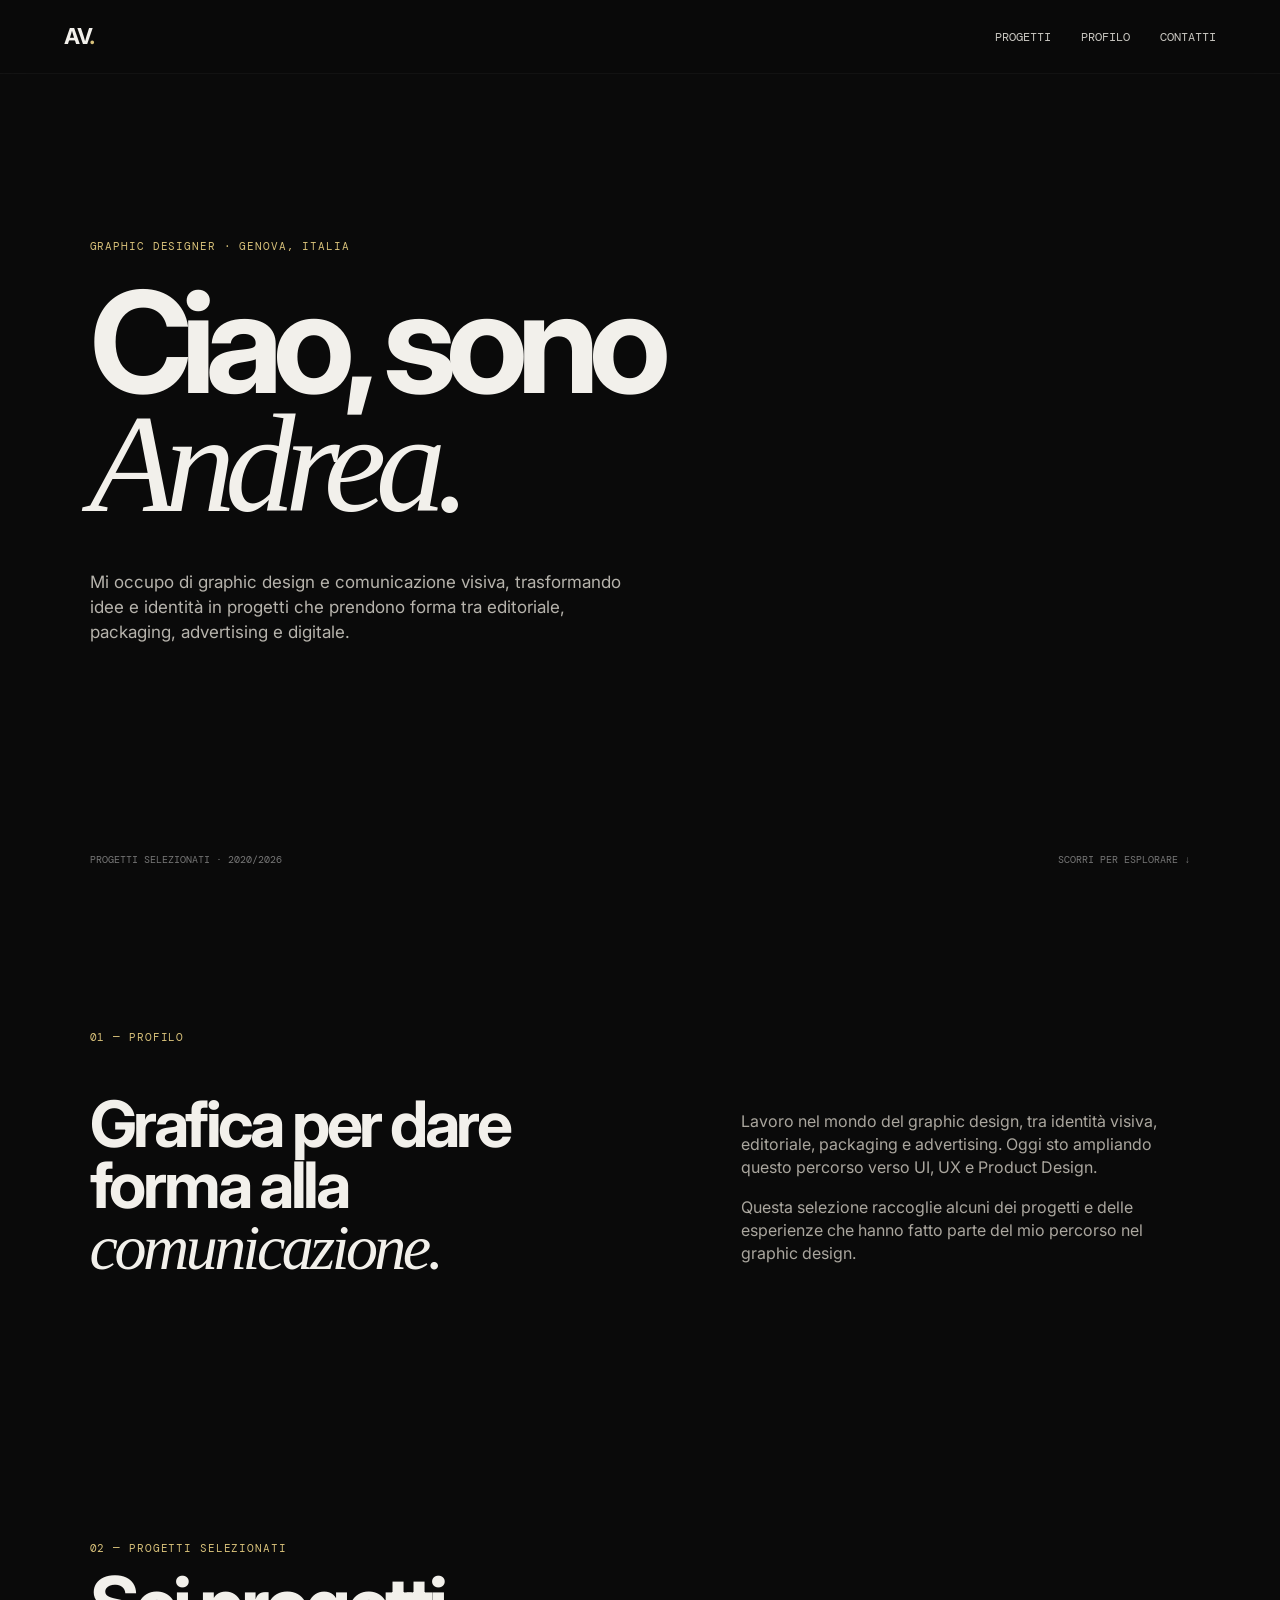
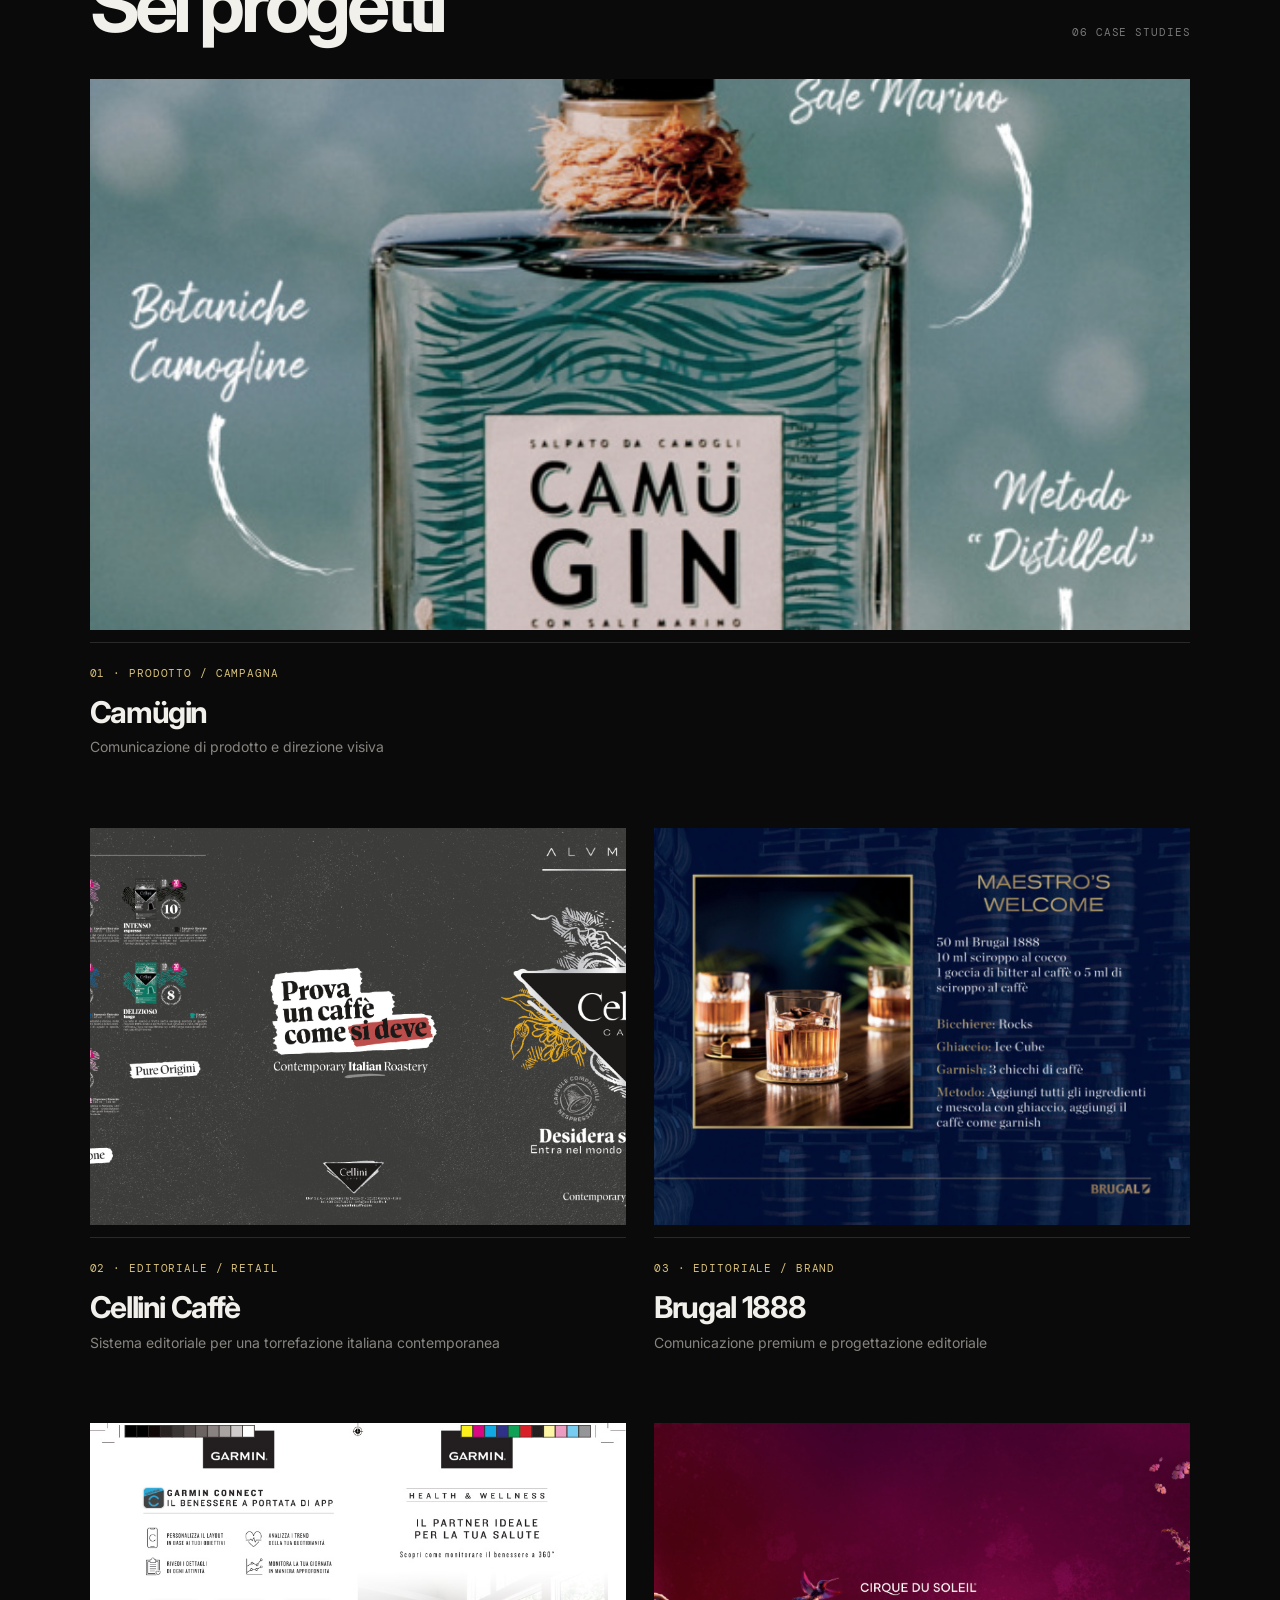
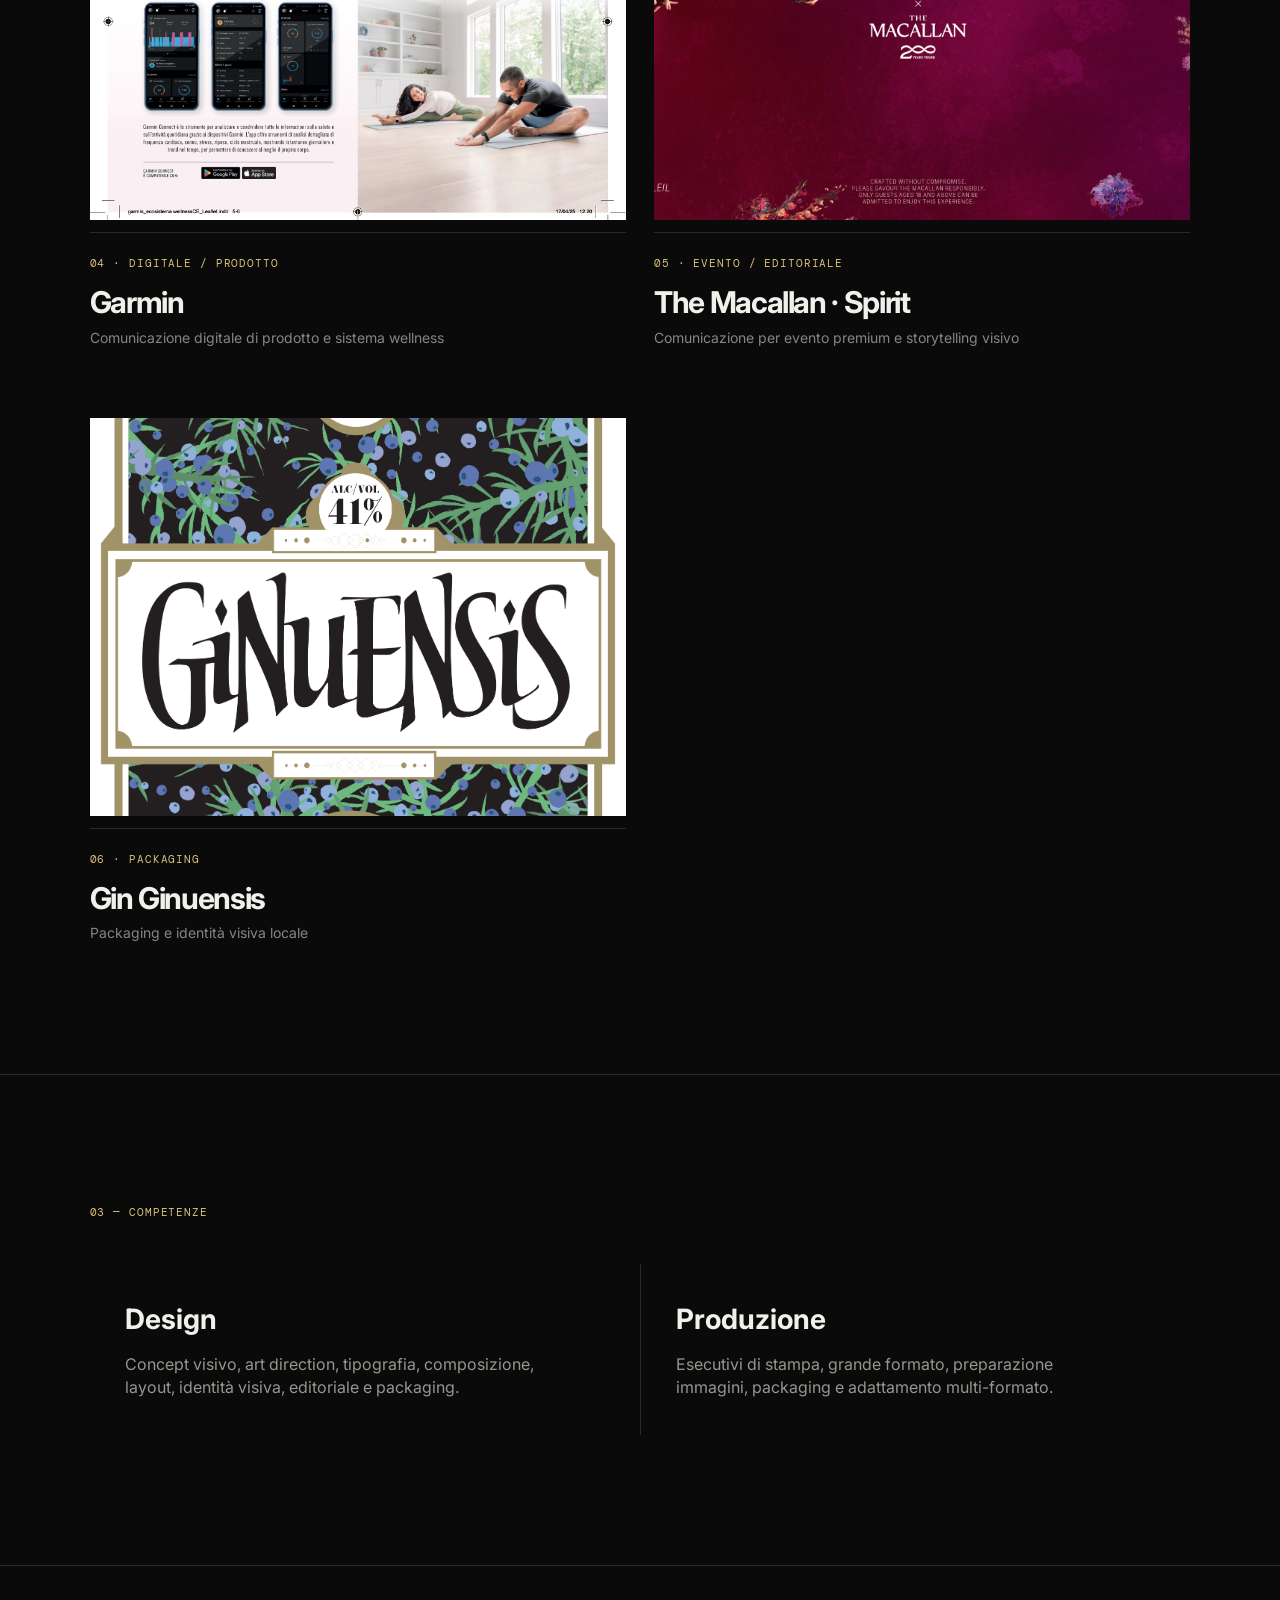
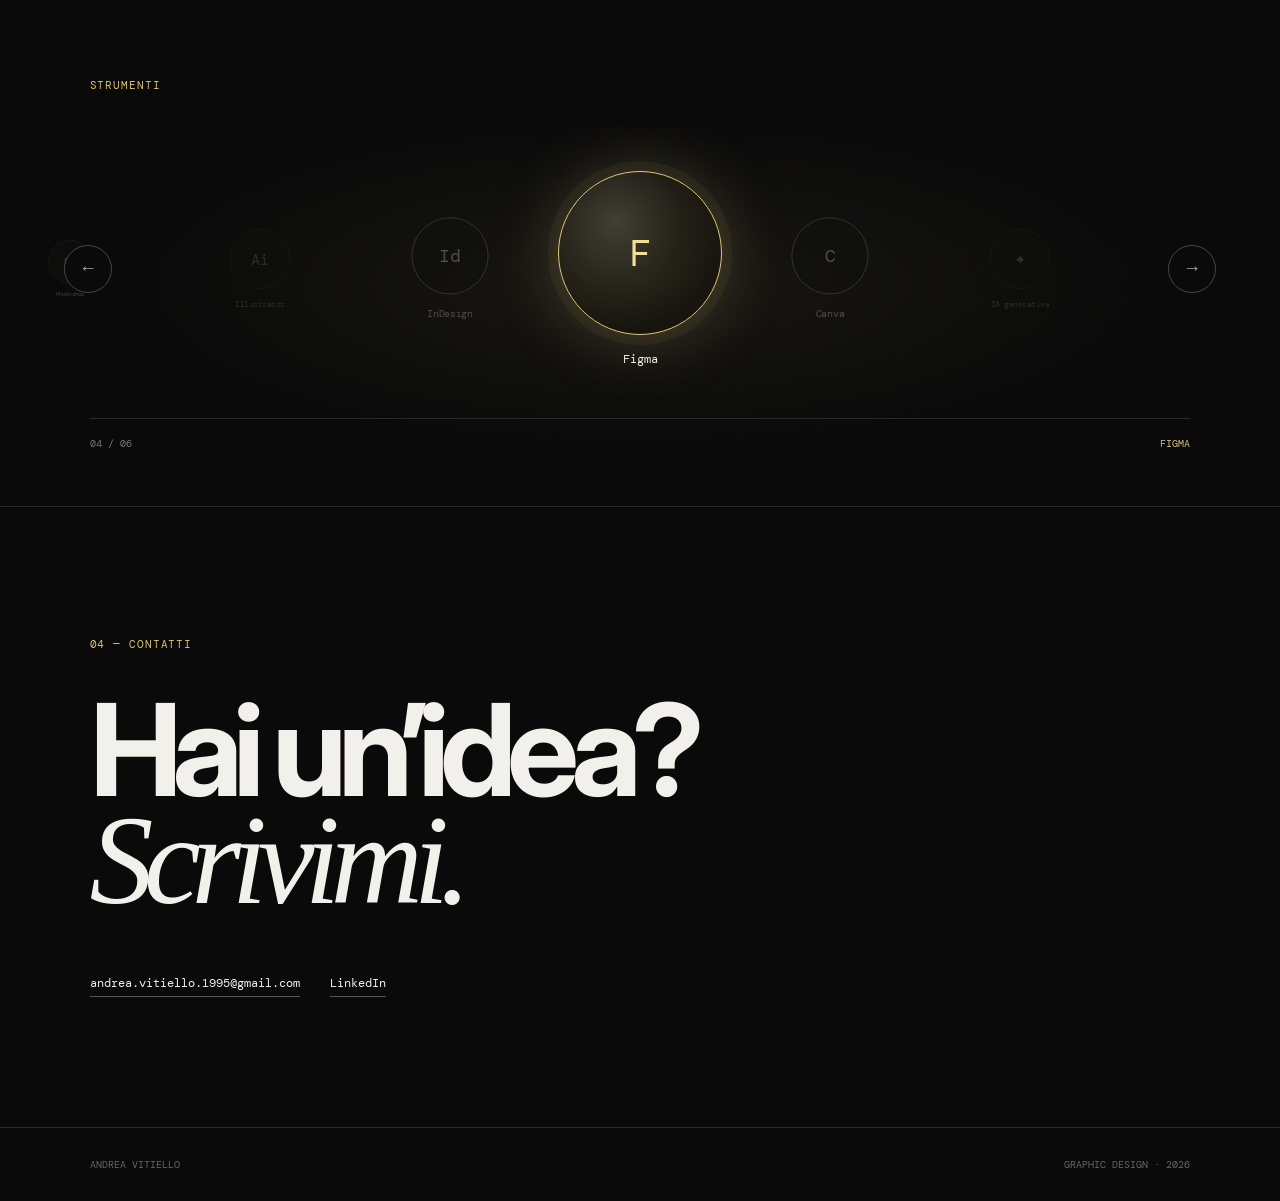
==== index.html @ d2163dab "Restore tools carousel script loading" ====
<!doctype html>
<html lang="it">
<head>
<meta charset="utf-8"><meta name="viewport" content="width=device-width, initial-scale=1">
<title>ANDREA VITIELLO — PORTFOLIO</title>
<meta name="description" content="Portfolio di Andrea Vitiello — Graphic Designer. Identità visiva, editoriale, packaging, advertising e digital design.">
<meta name="theme-color" content="#0a0a0a">
<link rel="preconnect" href="https://fonts.googleapis.com"><link rel="preconnect" href="https://fonts.gstatic.com" crossorigin>
<link href="https://fonts.googleapis.com/css2?family=DM+Mono:wght@400;500&family=Inter:wght@400;500;600;700&display=swap" rel="stylesheet">
<link rel="stylesheet" href="andrea-portfolio/assets/css/style.css?v=carousel-20260917b">
</head>
<body>
<header class="nav" id="site-nav"><a class="brand" href="#top">AV<span>.</span></a><button class="menu" id="menu" aria-label="Apri menu">☰</button><nav><a href="#work">Progetti</a><a href="#about">Profilo</a><a href="#contact">Contatti</a></nav></header>
<main id="top">
<section class="section hero"><div class="eyebrow">GRAPHIC DESIGNER · GENOVA, ITALIA</div><h1>Ciao, sono<br><em>Andrea.</em></h1><p class="hero-copy">Mi occupo di graphic design e comunicazione visiva, trasformando idee e identità in progetti che prendono forma tra editoriale, packaging, advertising e digitale.</p><div class="hero-meta"><span>PROGETTI SELEZIONATI · 2020/2026</span><span>SCORRI PER ESPLORARE ↓</span></div></section>
<section class="section about" id="about"><div class="section-label">01 — PROFILO</div><div class="about-grid"><h2>Grafica per dare forma alla <em>comunicazione.</em></h2><div><p>Lavoro nel mondo del graphic design, tra identità visiva, editoriale, packaging e advertising. Oggi sto ampliando questo percorso verso UI, UX e Product Design.</p><p>Questa selezione raccoglie alcuni dei progetti e delle esperienze che hanno fatto parte del mio percorso nel graphic design.</p></div></div></section>
<section class="section" id="work"><div class="section-head"><div><div class="section-label">02 — PROGETTI SELEZIONATI</div><h2 class="section-title">Sei progetti</h2></div><span>06 CASE STUDIES</span></div><div class="grid">
<article class="card featured" data-project="camugin"><img src="andrea-portfolio/assets/images/camugin-1.jpg" alt="Progetto Camügin" loading="eager"><div class="card-info"><span>01 · PRODOTTO / CAMPAGNA</span><h3>Camügin</h3><p>Comunicazione di prodotto e direzione visiva</p></div></article>
<article class="card" data-project="cellini"><img src="andrea-portfolio/assets/images/cellini-1.jpg" alt="Progetto Cellini Caffè" loading="lazy"><div class="card-info"><span>02 · EDITORIALE / RETAIL</span><h3>Cellini Caffè</h3><p>Sistema editoriale per una torrefazione italiana contemporanea</p></div></article>
<article class="card" data-project="brugal"><img src="andrea-portfolio/assets/images/brugal-1.jpg" alt="Progetto Brugal 1888" loading="lazy"><div class="card-info"><span>03 · EDITORIALE / BRAND</span><h3>Brugal 1888</h3><p>Comunicazione premium e progettazione editoriale</p></div></article>
<article class="card" data-project="garmin"><img src="andrea-portfolio/assets/images/garmin-1.jpg" alt="Progetto Garmin" loading="lazy"><div class="card-info"><span>04 · DIGITALE / PRODOTTO</span><h3>Garmin</h3><p>Comunicazione digitale di prodotto e sistema wellness</p></div></article>
<article class="card" data-project="macallan"><img src="andrea-portfolio/assets/images/macallan-1.jpg" alt="Progetto The Macallan Spirit" loading="lazy"><div class="card-info"><span>05 · EVENTO / EDITORIALE</span><h3>The Macallan · Spirit</h3><p>Comunicazione per evento premium e storytelling visivo</p></div></article>
<article class="card" data-project="ginuensis"><img src="andrea-portfolio/assets/images/ginuensis-1.jpg" alt="Progetto Gin Ginuensis" loading="lazy"><div class="card-info"><span>06 · PACKAGING</span><h3>Gin Ginuensis</h3><p>Packaging e identità visiva locale</p></div></article>
</div></section>
<section class="section skills" id="skills"><div class="section-label">03 — COMPETENZE</div><div class="skills-grid"><div><h2>Design</h2><p>Concept visivo, art direction, tipografia, composizione, layout, identità visiva, editoriale e packaging.</p></div><div><h2>Produzione</h2><p>Esecutivi di stampa, grande formato, preparazione immagini, packaging e adattamento multi-formato.</p></div></div></section>
<section class="tools-showcase" aria-labelledby="tools-title">
  <div class="tools-showcase-head"><div class="section-label">STRUMENTI</div></div><div class="tools-slider" id="tools-slider" role="region" aria-roledescription="carousel" aria-label="Strumenti di lavoro">
    <button class="tools-arrow tools-prev" type="button" aria-label="Strumento precedente">←</button>
    <div class="tools-viewport" id="tools-viewport">
      <div class="tools-track" id="tools-track">
        <button class="tool-slide" type="button" data-tool="Photoshop" aria-label="Photoshop"><span class="tool-icon tool-icon-ps" aria-hidden="true">Ps</span><span>Photoshop</span></button>
        <button class="tool-slide" type="button" data-tool="Illustrator" aria-label="Illustrator"><span class="tool-icon tool-icon-ai" aria-hidden="true">Ai</span><span>Illustrator</span></button>
        <button class="tool-slide" type="button" data-tool="InDesign" aria-label="InDesign"><span class="tool-icon tool-icon-id" aria-hidden="true">Id</span><span>InDesign</span></button>
        <button class="tool-slide" type="button" data-tool="Figma" aria-label="Figma"><span class="tool-icon tool-icon-figma" aria-hidden="true">F</span><span>Figma</span></button>
        <button class="tool-slide" type="button" data-tool="Canva" aria-label="Canva"><span class="tool-icon tool-icon-canva" aria-hidden="true">C</span><span>Canva</span></button>
        <button class="tool-slide" type="button" data-tool="IA generativa" aria-label="IA generativa"><span class="tool-icon tool-icon-ai" aria-hidden="true">✦</span><span>IA generativa</span></button>
      </div>
    </div>
    <button class="tools-arrow tools-next" type="button" aria-label="Strumento successivo">→</button>
  </div>
  <div class="tools-caption"><span id="tools-current" aria-live="polite">01 / 06</span><span id="tools-name">Photoshop</span></div>
</section>
<section class="section contact" id="contact"><div class="section-label">04 — CONTATTI</div><h2>Hai un’idea?<br><em>Scrivimi.</em></h2><div class="contact-links"><a href="mailto:andrea.vitiello.1995@gmail.com">andrea.vitiello.1995@gmail.com</a><a href="https://www.linkedin.com/in/andrea-vitiello-231a5a208/" target="_blank" rel="noreferrer">LinkedIn</a></div></section>
</main><footer><span>ANDREA VITIELLO</span><span>GRAPHIC DESIGN · 2026</span></footer>
<div class="modal" id="modal" aria-hidden="true"><button class="modal-close" id="modal-close" aria-label="Chiudi progetto">×</button><div class="modal-inner"><div class="section-label" id="modal-kicker"></div><h2 class="modal-title" id="modal-title"></h2><div class="case-meta" id="case-meta"></div><div class="modal-gallery" id="modal-gallery"></div></div></div>
<script src="andrea-portfolio/assets/js/main.js?v=carousel-20260917b"></script>
</body></html>
---- andrea-portfolio/assets/css/style.css ----
:root{--bg:#0a0a0a;--fg:#f2f0eb;--muted:#96938c;--line:#2a2a28;--accent:#d8c17a}*{box-sizing:border-box}html{scroll-behavior:smooth}body{margin:0;background:var(--bg);color:var(--fg);font-family:Inter,Arial,sans-serif;line-height:1.45}a{color:inherit;text-decoration:none}.nav{position:fixed;top:0;left:0;right:0;height:74px;padding:0 5vw;display:flex;align-items:center;justify-content:space-between;background:rgba(10,10,10,.78);backdrop-filter:blur(14px);z-index:10;border-bottom:1px solid rgba(255,255,255,.04)}.brand{font-size:22px;font-weight:700;letter-spacing:-.06em}.brand span{color:var(--accent)}nav{display:flex;gap:30px;font:12px 'DM Mono',monospace;text-transform:uppercase}nav a{color:#c9c7c1;transition:.2s}nav a:hover{color:#fff}.menu{display:none;background:none;border:0;color:#fff;font-size:22px}.section{padding:130px 7vw;max-width:1500px;margin:auto}.hero{min-height:100vh;display:flex;flex-direction:column;justify-content:center;position:relative}.eyebrow,.section-label,.section-head>span,.card-info span,.process-grid>div>span,.work-note>span{font:11px 'DM Mono',monospace;letter-spacing:.08em;color:var(--accent)}h1{font-size:clamp(64px,11vw,160px);line-height:.84;letter-spacing:-.075em;margin:30px 0;max-width:1100px}h1 em,h2 em{font-family:Georgia,serif;font-weight:400}.hero-copy{max-width:560px;color:#b6b3ac;font-size:17px}.hero-meta{position:absolute;bottom:34px;left:7vw;right:7vw;display:flex;justify-content:space-between;font:10px 'DM Mono',monospace;color:#777}.about-grid{display:grid;grid-template-columns:1.1fr .9fr;gap:8vw;margin-top:50px}.about h2{font-size:clamp(38px,5vw,72px);line-height:.95;letter-spacing:-.055em;margin:0}.about p{color:#aaa69e;font-size:16px;max-width:520px}.section-head{display:flex;justify-content:space-between;align-items:end;margin-bottom:40px}.section-head>span{color:#777}.section-title{font-size:clamp(40px,6vw,80px);letter-spacing:-.06em;line-height:.9;margin:15px 0 0}.grid{display:grid;grid-template-columns:repeat(2,1fr);gap:70px 28px}.card{cursor:pointer}.card img{width:100%;aspect-ratio:1.35/1;object-fit:cover;display:block;filter:saturate(.88);transition:transform .5s,filter .5s}.card.featured{grid-column:span 2}.card.featured img{aspect-ratio:2/1}.card:hover img{transform:scale(.985);filter:saturate(1)}.card-info{padding:17px 0 0;border-top:1px solid var(--line);margin-top:12px}.card-info h3{font-size:30px;letter-spacing:-.045em;margin:8px 0 3px}.card-info p{margin:0;color:#88857f;font-size:14px}.work-note{border-top:1px solid var(--line);margin-top:90px;padding-top:22px;display:grid;grid-template-columns:1fr 2fr;gap:30px}.work-note p{margin:0;color:#88857f;max-width:620px}.process{border-top:1px solid var(--line)}.process-grid{display:grid;grid-template-columns:repeat(4,1fr);gap:1px;background:var(--line);margin-top:45px}.process-grid>div{background:var(--bg);padding:32px 26px;min-height:220px}.process-grid h2{font-size:30px;letter-spacing:-.04em;margin:45px 0 10px}.process-grid p{color:#99958e;margin:0;max-width:230px}.skills{border-top:1px solid var(--line)}.skills-grid{display:grid;grid-template-columns:repeat(2,1fr);gap:1px;background:var(--line);margin-top:45px}.skills-grid>div{background:var(--bg);padding:35px}.skills-grid h2{font-size:28px;margin:0 0 14px}.skills-grid p{color:#99958e;margin:0;max-width:420px}.tools-showcase{width:100vw;margin-left:calc(50% - 50vw);border-top:1px solid var(--line);border-bottom:1px solid var(--line);padding:105px 0 55px;overflow:hidden}.tools-showcase-head{padding:0 7vw;margin-bottom:65px}.tools-showcase-head h2{font-size:clamp(42px,6vw,82px);line-height:.9;letter-spacing:-.06em;margin:16px 0 0;max-width:850px}.tools-slider{position:relative;width:100%;display:flex;align-items:center}.tools-viewport{width:100%;overflow:hidden}.tools-track{display:flex;align-items:center;gap:28px;width:max-content;transition:transform .65s cubic-bezier(.22,.61,.36,1);will-change:transform}.tool-slide{width:150px;min-width:150px;height:190px;padding:0;border:0;background:none;color:#777;display:flex;flex-direction:column;align-items:center;justify-content:center;gap:18px;font:12px 'DM Mono',monospace;cursor:pointer;transition:transform .5s,color .5s,opacity .5s}.tool-slide .tool-icon{width:86px;height:86px;border:1px solid #333;font-size:22px;transition:transform .5s,border-color .5s,color .5s,box-shadow .5s}.tool-slide .tool-icon-figma{font-size:38px}.tool-slide .tool-icon-ai{font-size:24px}.tool-slide.active{color:var(--fg);transform:scale(1.12)}.tool-slide.active .tool-icon{border-color:var(--accent);color:var(--accent);box-shadow:0 0 0 1px rgba(216,193,122,.15),0 12px 45px rgba(216,193,122,.08)}.tool-slide:not(.active){opacity:.5}.tool-slide:hover{color:var(--fg)}.tools-arrow{position:absolute;z-index:2;top:50%;transform:translateY(-50%);width:46px;height:46px;border:1px solid var(--line);background:rgba(10,10,10,.9);color:#aaa;border-radius:50%;font-size:18px;cursor:pointer;transition:.25s}.tools-arrow:hover{border-color:var(--accent);color:var(--accent)}.tools-prev{left:5vw}.tools-next{right:5vw}.tools-caption{display:flex;justify-content:space-between;margin:35px 7vw 0;padding-top:18px;border-top:1px solid var(--line);font:10px 'DM Mono',monospace;text-transform:uppercase;color:#777}.tools-caption span:last-child{color:var(--accent)}.contact h2{font-size:clamp(60px,10vw,140px);line-height:.84;letter-spacing:-.075em;margin:45px 0 20px}.contact>p{color:#aaa;font-size:18px}.contact-links{display:flex;gap:30px;margin-top:60px;font:12px 'DM Mono',monospace}.contact-links a{border-bottom:1px solid #555;padding-bottom:5px}.contact-links a:hover{color:var(--accent);border-color:var(--accent)}footer{padding:30px 7vw;border-top:1px solid var(--line);display:flex;justify-content:space-between;color:#666;font:10px 'DM Mono',monospace}.modal{position:fixed;inset:0;background:rgba(8,8,8,.97);z-index:30;display:none;overflow:auto;padding:80px 7vw}.modal.open{display:block}.modal-close{position:fixed;top:22px;right:30px;background:none;border:0;color:#fff;font-size:38px;cursor:pointer;z-index:31}.modal-inner{max-width:1100px;margin:auto}.modal-title{font-size:clamp(40px,7vw,90px);letter-spacing:-.07em;margin:25px 0 18px}.case-meta{border-top:1px solid var(--line);border-bottom:1px solid var(--line);padding:18px 0;margin-bottom:30px}.case-meta span{font:11px 'DM Mono',monospace;color:var(--accent);letter-spacing:.08em}.case-meta p{color:#99958e;max-width:650px;margin:10px 0 0}.modal-gallery{display:grid;gap:22px}.modal-gallery img{width:100%;display:block}@media(max-width:900px){.process-grid{grid-template-columns:repeat(2,1fr)}}@media(max-width:800px){.nav{height:62px}.nav nav{display:none}.menu{display:block}.nav.open nav{display:flex;position:absolute;top:62px;left:0;right:0;background:#0a0a0a;padding:25px 7vw;flex-direction:column;gap:18px}.section{padding:105px 7vw}.about-grid,.grid,.skills-grid{grid-template-columns:1fr}.card.featured{grid-column:auto}.card.featured img{aspect-ratio:1.35/1}.work-note{grid-template-columns:1fr;gap:12px;margin-top:65px}.process-grid{grid-template-columns:1fr}.process-grid>div{min-height:0}.tools-showcase{padding:85px 0 45px}.tools-showcase-head{padding:0 7vw;margin-bottom:40px}.tools-track{gap:18px}.tool-slide{width:125px;min-width:125px;height:165px}.tool-slide .tool-icon{width:72px;height:72px}.tools-prev{left:4vw}.tools-next{right:4vw}.tools-arrow{width:40px;height:40px}.tools-caption{margin-left:7vw;margin-right:7vw}.contact-links{flex-direction:column;gap:15px}.hero-meta{left:7vw;right:7vw}.modal{padding:75px 5vw}}

/* Focused round carousel */
.tools-showcase{
  position:relative;
  background:radial-gradient(ellipse 55% 42% at 50% 59%,rgba(216,193,122,.075),transparent 72%);
  padding:112px 0 56px;
}
.tools-slider{min-height:286px}
.tools-viewport{padding:18px 0 28px;touch-action:pan-y;cursor:grab}
.tools-viewport:active{cursor:grabbing}
.tools-track{gap:0}
.tool-slide{
  position:relative;
  width:190px;
  min-width:190px;
  height:224px;
  gap:16px;
  color:#77736b;
  opacity:.16;
  transform:scale(.48);
  filter:blur(.35px);
  transition:transform .64s cubic-bezier(.22,.61,.36,1),opacity .48s ease,filter .48s ease,color .48s ease;
}
.tool-slide .tool-icon{
  display:grid;
  place-items:center;
  width:94px;
  height:94px;
  border:1px solid #34332f;
  border-radius:50%;
  background:radial-gradient(circle at 35% 28%,rgba(255,255,255,.035),transparent 55%),#0d0d0c;
  transition:width .64s cubic-bezier(.22,.61,.36,1),height .64s cubic-bezier(.22,.61,.36,1),border-color .48s,color .48s,box-shadow .48s,background .48s;
}
.tool-slide[data-position="mid"]{opacity:.32;transform:scale(.67);filter:blur(.2px)}
.tool-slide[data-position="near"]{opacity:.64;transform:scale(.82);filter:none}
.tool-slide.active{z-index:1;color:var(--fg);opacity:1;transform:scale(1);filter:none}
.tool-slide.active .tool-icon{
  width:158px;
  height:158px;
  border-color:var(--accent);
  color:var(--accent);
  background:radial-gradient(circle at 35% 28%,rgba(216,193,122,.16),transparent 56%),#10100e;
  box-shadow:0 0 0 9px rgba(216,193,122,.035),0 20px 70px rgba(216,193,122,.16);
}
.tool-slide[data-position="near"] .tool-icon{border-color:#5a5542}
.tool-slide:focus-visible{outline:1px solid var(--accent);outline-offset:-8px}
.tools-arrow{width:48px;height:48px}
.tools-swipe-hint{margin:2px 7vw 0;color:#5f5c55;font:10px 'DM Mono',monospace;letter-spacing:.08em;text-align:center}
.tools-caption{margin-top:22px}
@media(max-width:800px){
  .tools-showcase{padding:82px 0 43px}
  .tools-slider{min-height:220px}
  .tools-viewport{padding:10px 0 18px}
  .tool-slide{width:132px;min-width:132px;height:178px;gap:11px;font-size:10px}
  .tool-slide .tool-icon{width:68px;height:68px;font-size:18px}
  .tool-slide.active .tool-icon{width:116px;height:116px;box-shadow:0 0 0 6px rgba(216,193,122,.035),0 16px 48px rgba(216,193,122,.13)}
  .tool-slide .tool-icon-figma{font-size:28px}
  .tools-arrow{width:38px;height:38px}
  .tools-swipe-hint{margin-top:0}
  .tools-caption{margin-top:18px}
}
@media(prefers-reduced-motion:reduce){
  .tools-track,.tool-slide,.tool-slide .tool-icon{transition:none}
}

/* Focused carousel: fixed centre and progressive circular scale */
.tools-showcase-head{margin-bottom:34px}
.tools-showcase-head h2{display:none}
.tools-slider{height:286px;min-height:0}
.tools-viewport{height:100%;overflow:hidden;padding:0;cursor:grab}
.tools-track{position:relative;width:100%;height:100%;display:block;transform:none!important;transition:none}
.tool-slide{
  position:absolute;
  top:50%;
  left:50%;
  width:190px;
  min-width:190px;
  height:224px;
  margin:0;
  transform:translate(-50%,-50%) translateX(var(--tool-offset,0px)) scale(.46);
  transform-origin:center;
  opacity:.14;
  filter:blur(.5px);
  pointer-events:auto;
}
.tool-slide[data-position="mid"]{transform:translate(-50%,-50%) translateX(var(--tool-offset,0px)) scale(.64);opacity:.30}
.tool-slide[data-position="near"]{transform:translate(-50%,-50%) translateX(var(--tool-offset,0px)) scale(.82);opacity:.62;filter:none}
.tool-slide.active{transform:translate(-50%,-50%) translateX(var(--tool-offset,0px)) scale(1);opacity:1;filter:none}
.tool-slide .tool-icon{background:#11110f;border-color:#3b3933}
.tool-slide.active .tool-icon{
  width:164px;
  height:164px;
  color:#f2df96;
  border-color:#e1ca79;
  background:radial-gradient(circle at 35% 30%,rgba(255,245,203,.20),rgba(216,193,122,.08) 43%,#17150e 72%);
  box-shadow:0 0 0 10px rgba(216,193,122,.05),0 0 68px rgba(216,193,122,.26);
}
.tool-slide.active span:last-child{color:var(--fg)}
.tools-arrow{display:grid;place-items:center;top:50%;z-index:5;background:#0a0a0a;border-color:#4a473d}
.tools-caption{margin-top:6px}
@media(max-width:800px){
  .tools-showcase-head{margin-bottom:18px}
  .tools-slider{height:208px}
  .tool-slide{width:132px;min-width:132px;height:176px}
  .tool-slide.active .tool-icon{width:118px;height:118px;box-shadow:0 0 0 7px rgba(216,193,122,.05),0 0 45px rgba(216,193,122,.22)}
  .tools-arrow{display:none}
  .tools-caption{margin-top:10px}
}
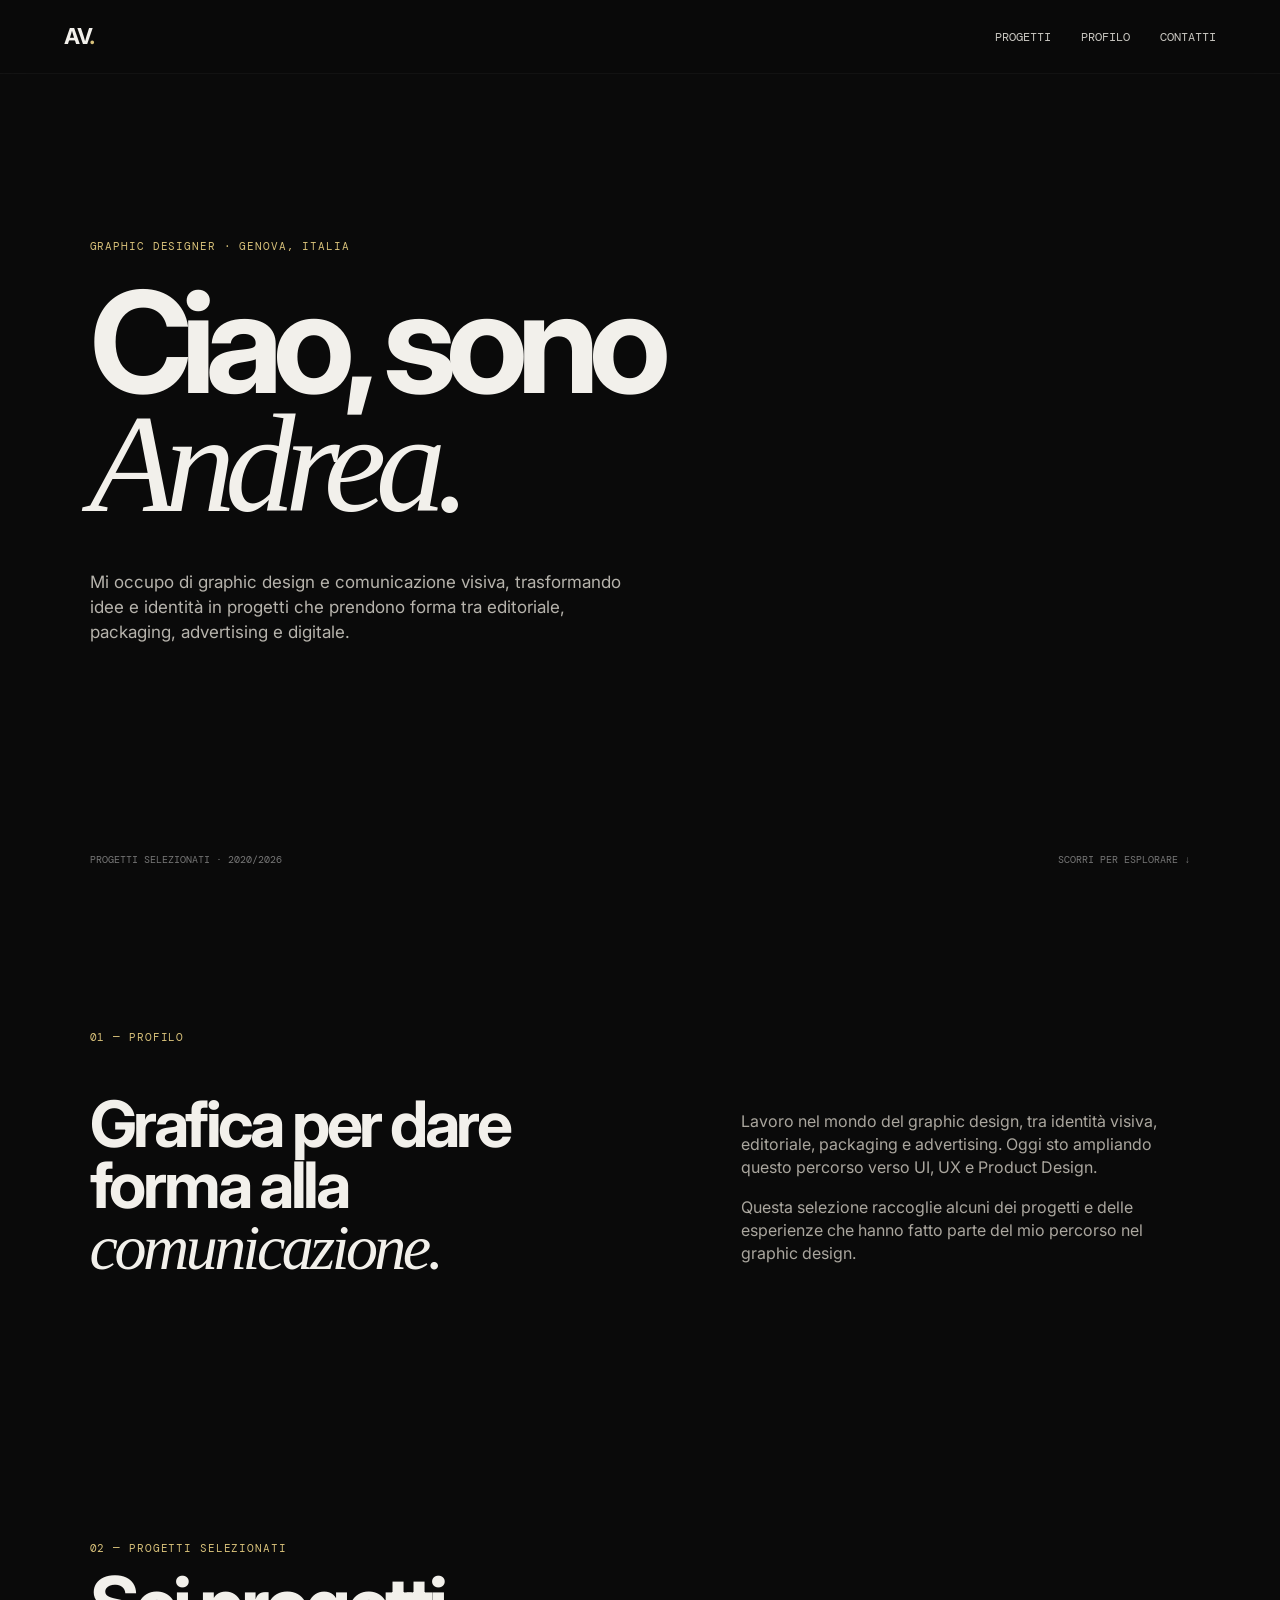
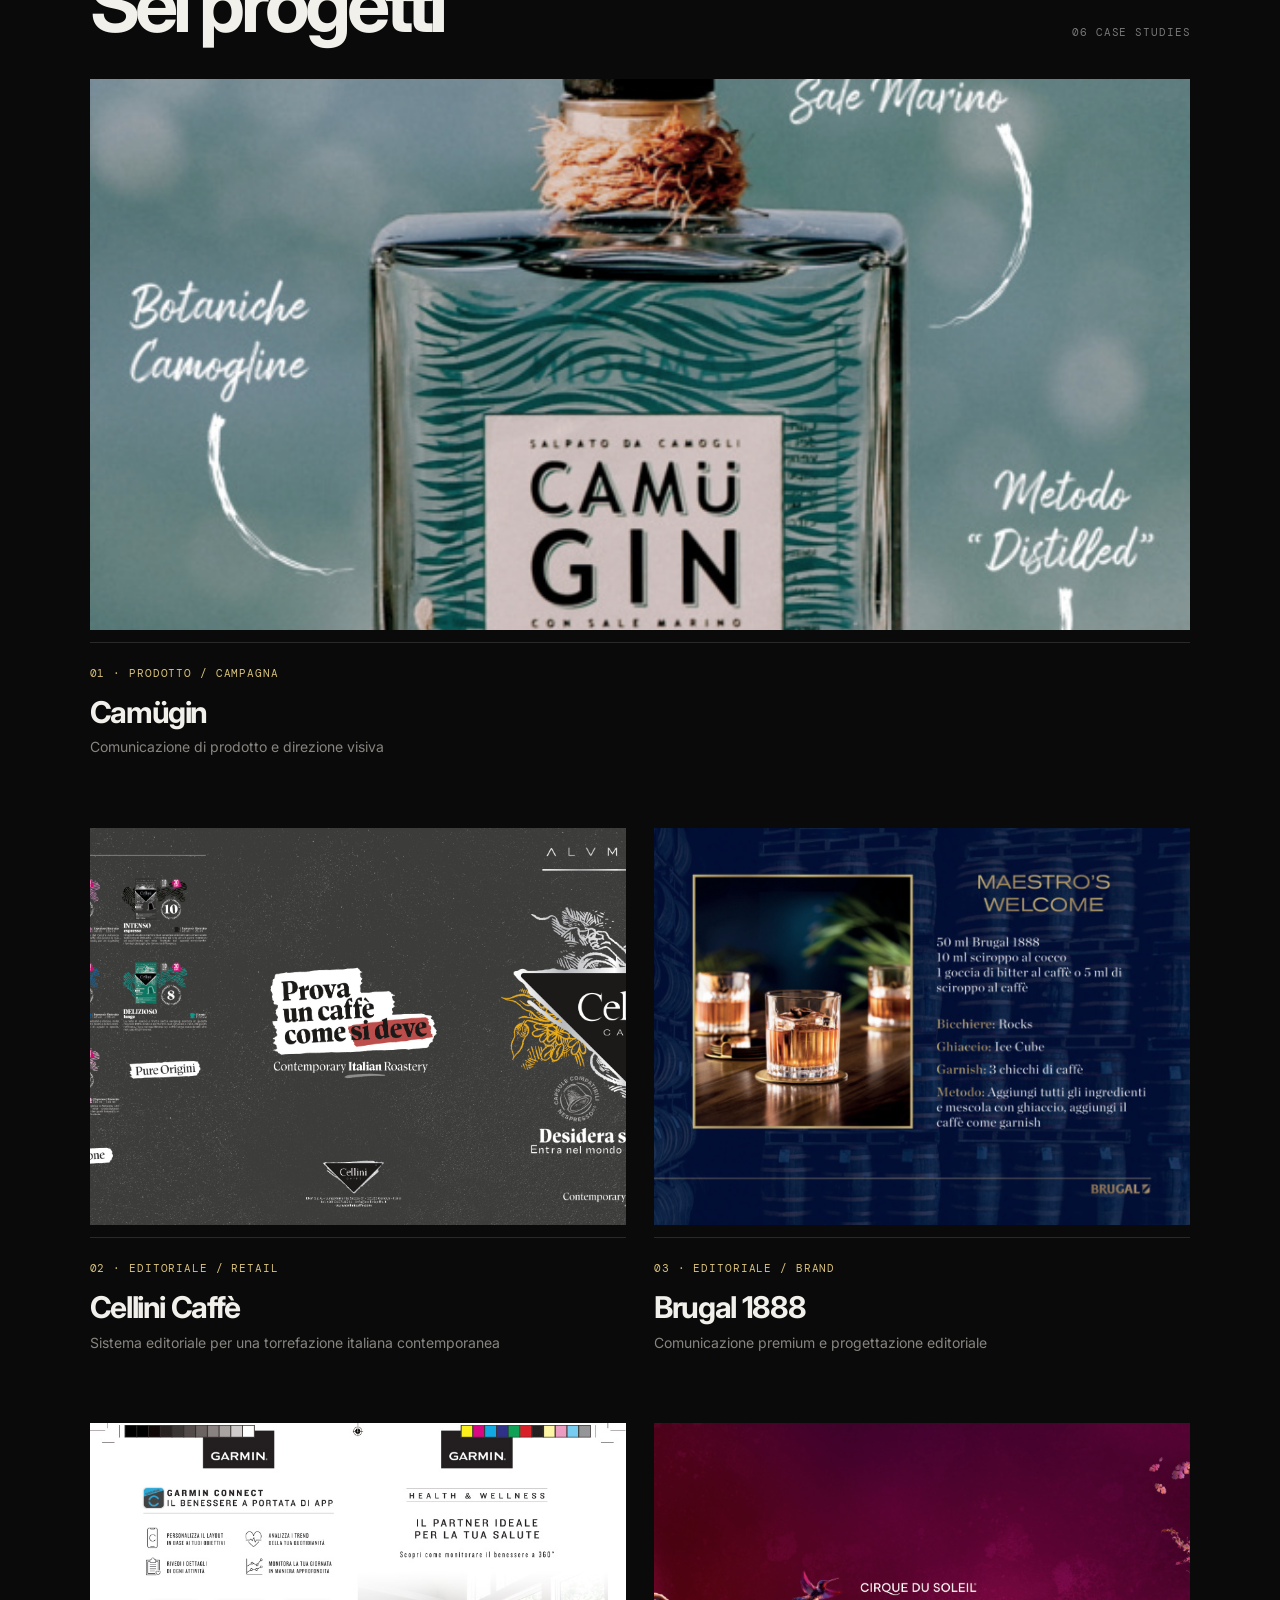
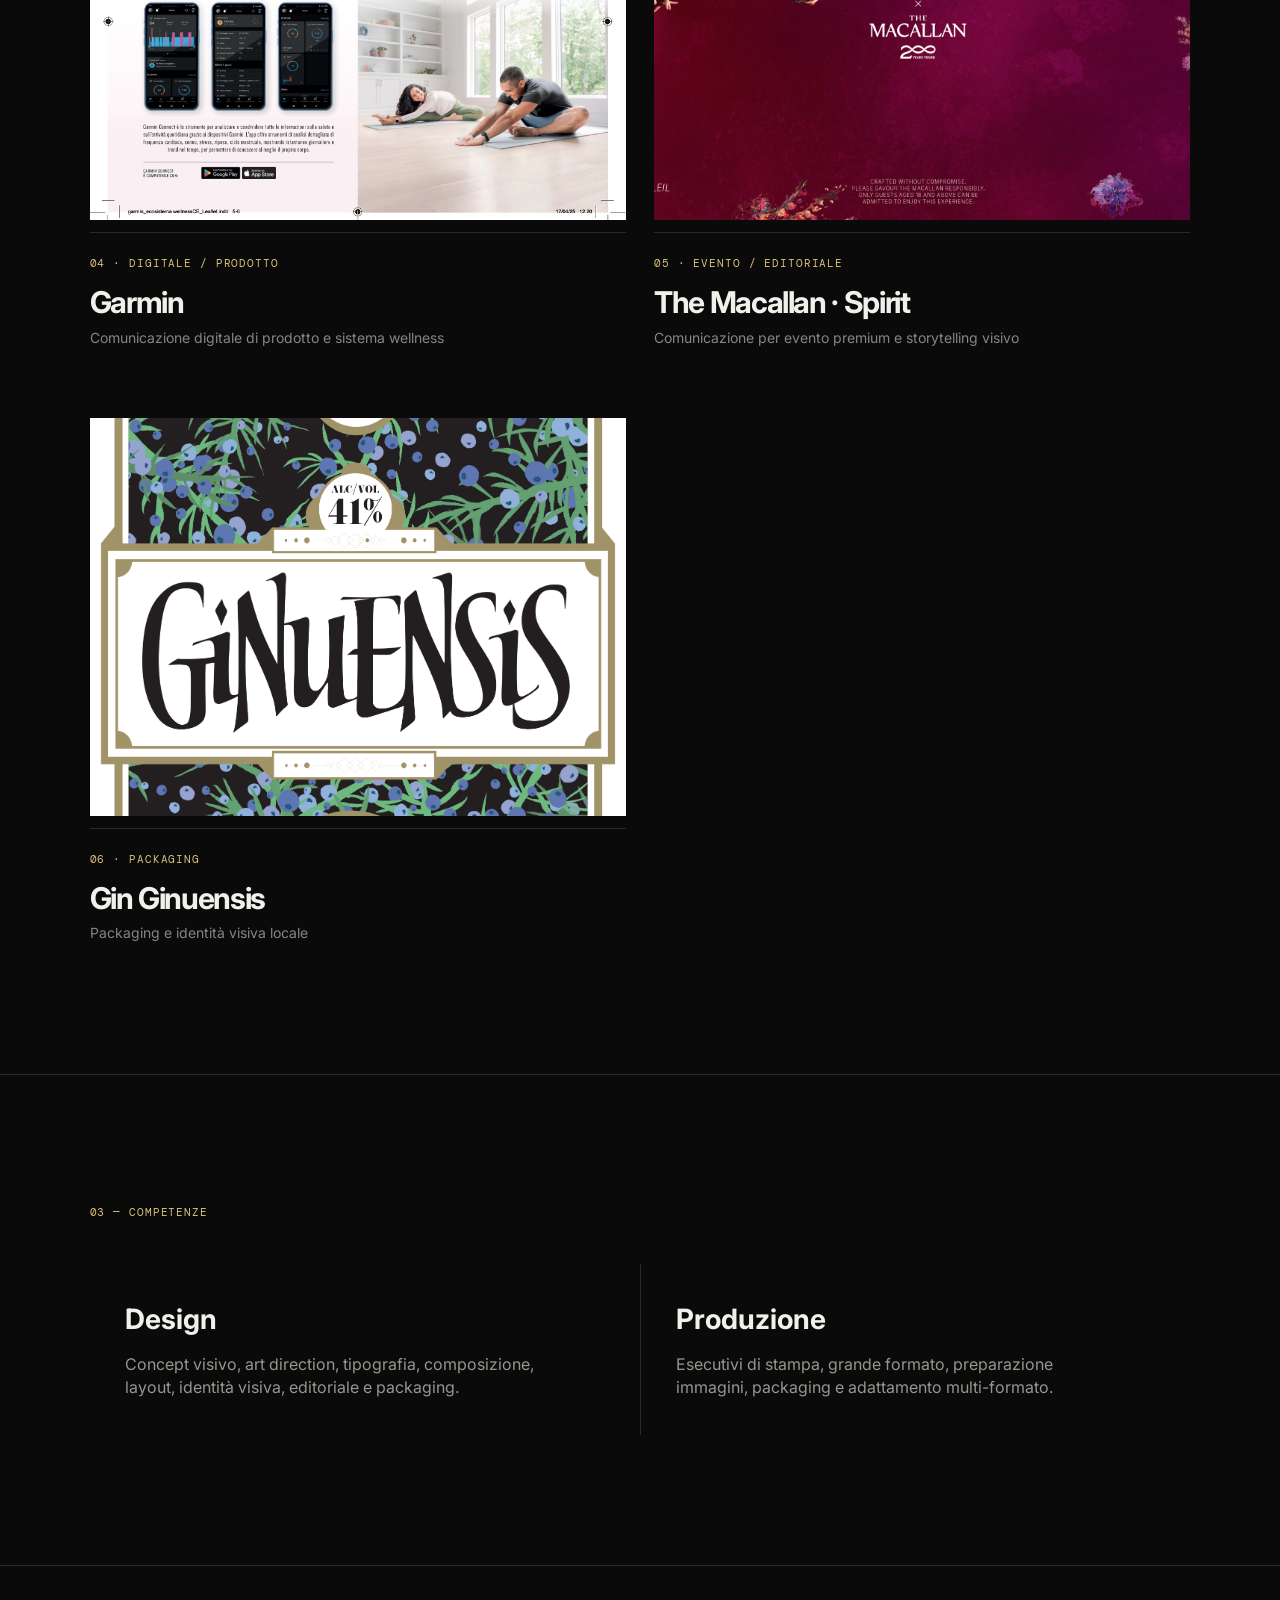
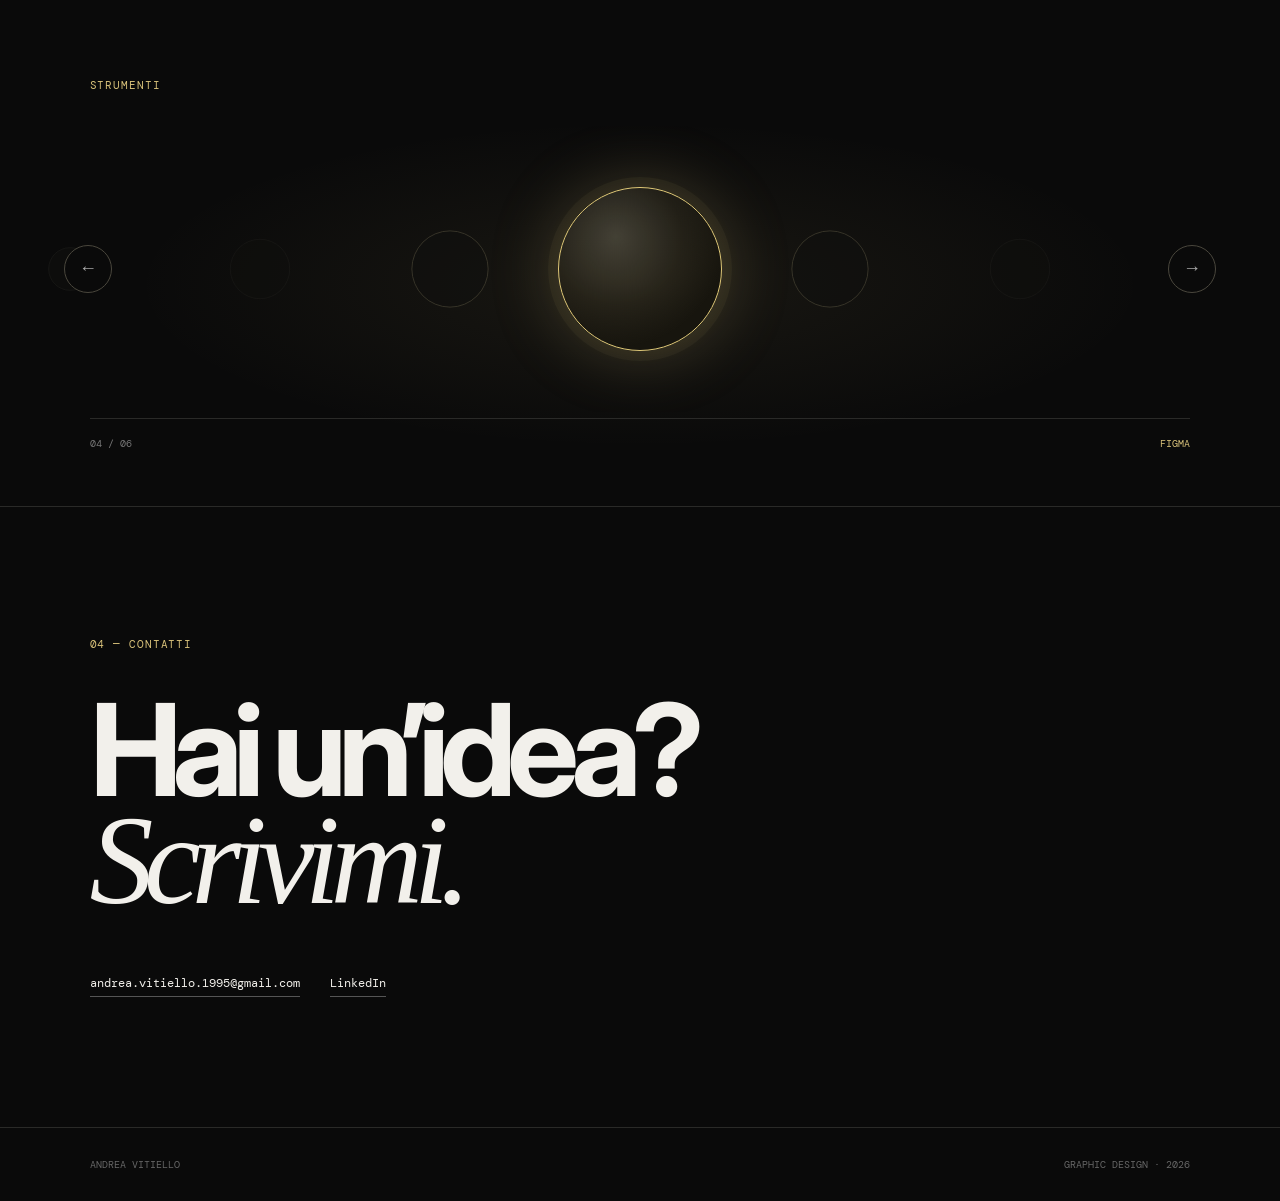
==== commit e02af930: "Replace tool carousel monograms with real icons" ====
--- a/index.html
+++ b/index.html
@@ -28,12 +28,12 @@
     <button class="tools-arrow tools-prev" type="button" aria-label="Strumento precedente">←</button>
     <div class="tools-viewport" id="tools-viewport">
       <div class="tools-track" id="tools-track">
-        <button class="tool-slide" type="button" data-tool="Photoshop" aria-label="Photoshop"><span class="tool-icon tool-icon-ps" aria-hidden="true">Ps</span><span>Photoshop</span></button>
-        <button class="tool-slide" type="button" data-tool="Illustrator" aria-label="Illustrator"><span class="tool-icon tool-icon-ai" aria-hidden="true">Ai</span><span>Illustrator</span></button>
-        <button class="tool-slide" type="button" data-tool="InDesign" aria-label="InDesign"><span class="tool-icon tool-icon-id" aria-hidden="true">Id</span><span>InDesign</span></button>
-        <button class="tool-slide" type="button" data-tool="Figma" aria-label="Figma"><span class="tool-icon tool-icon-figma" aria-hidden="true">F</span><span>Figma</span></button>
-        <button class="tool-slide" type="button" data-tool="Canva" aria-label="Canva"><span class="tool-icon tool-icon-canva" aria-hidden="true">C</span><span>Canva</span></button>
-        <button class="tool-slide" type="button" data-tool="IA generativa" aria-label="IA generativa"><span class="tool-icon tool-icon-ai" aria-hidden="true">✦</span><span>IA generativa</span></button>
+        <button class="tool-slide" type="button" data-tool="Photoshop" aria-label="Photoshop"><span class="tool-icon" aria-hidden="true"><img src="https://cdn.simpleicons.org/adobephotoshop" alt=""></span></button>
+        <button class="tool-slide" type="button" data-tool="Illustrator" aria-label="Illustrator"><span class="tool-icon" aria-hidden="true"><img src="https://cdn.simpleicons.org/adobeillustrator" alt=""></span></button>
+        <button class="tool-slide" type="button" data-tool="InDesign" aria-label="InDesign"><span class="tool-icon" aria-hidden="true"><img src="https://cdn.simpleicons.org/adobeindesign" alt=""></span></button>
+        <button class="tool-slide" type="button" data-tool="Figma" aria-label="Figma"><span class="tool-icon" aria-hidden="true"><img src="https://cdn.simpleicons.org/figma" alt=""></span></button>
+        <button class="tool-slide" type="button" data-tool="Canva" aria-label="Canva"><span class="tool-icon" aria-hidden="true"><img src="https://cdn.simpleicons.org/canva" alt=""></span></button>
+        <button class="tool-slide" type="button" data-tool="IA generativa" aria-label="IA generativa"><span class="tool-icon" aria-hidden="true"><img src="https://cdn.simpleicons.org/openai" alt=""></span></button>
       </div>
     </div>
     <button class="tools-arrow tools-next" type="button" aria-label="Strumento successivo">→</button>
@@ -42,6 +42,23 @@
 </section>
 <section class="section contact" id="contact"><div class="section-label">04 — CONTATTI</div><h2>Hai un’idea?<br><em>Scrivimi.</em></h2><div class="contact-links"><a href="mailto:andrea.vitiello.1995@gmail.com">andrea.vitiello.1995@gmail.com</a><a href="https://www.linkedin.com/in/andrea-vitiello-231a5a208/" target="_blank" rel="noreferrer">LinkedIn</a></div></section>
 </main><footer><span>ANDREA VITIELLO</span><span>GRAPHIC DESIGN · 2026</span></footer>
-<div class="modal" id="modal" aria-hidden="true"><button class="modal-close" id="modal-close" aria-label="Chiudi progetto">×</button><div class="modal-inner"><div class="section-label" id="modal-kicker"></div><h2 class="modal-title" id="modal-title"></h2><div class="case-meta" id="case-meta"></div><div class="modal-gallery" id="modal-gallery"></div></div></div>
+<div class="modal" id="modal" aria-hidden="true">
+  <button class="modal-close" id="modal-close" type="button" aria-label="Torna al portfolio">×</button>
+  <div class="modal-viewer" id="modal-viewer">
+    <div class="modal-top">
+      <div>
+        <div class="section-label" id="modal-kicker"></div>
+        <h2 class="modal-title" id="modal-title"></h2>
+      </div>
+      <span class="modal-counter" id="modal-counter">01 / 01</span>
+    </div>
+    <button class="modal-nav modal-prev" id="modal-prev" type="button" aria-label="Immagine precedente">←</button>
+    <button class="modal-nav modal-next" id="modal-next" type="button" aria-label="Immagine successiva">→</button>
+    <div class="modal-image-stage" id="modal-image-stage" role="button" tabindex="0" aria-label="Torna al portfolio">
+      <img id="modal-image" src="" alt="">
+    </div>
+    <div class="modal-hint">TAP / CLICK PER TORNARE AL PORTFOLIO · SWIPE O FRECCE PER SCORRERE</div>
+  </div>
+</div>
 <script src="andrea-portfolio/assets/js/main.js?v=carousel-20260917b"></script>
 </body></html>
--- a/andrea-portfolio/assets/css/style.css
+++ b/andrea-portfolio/assets/css/style.css
@@ -107,3 +107,30 @@
   .tools-arrow{display:none}
   .tools-caption{margin-top:10px}
 }
+
+/* Project image viewer */
+.modal{padding:0;background:rgba(5,5,5,.985);overflow:hidden}
+.modal.open{display:block}
+.modal-viewer{position:relative;width:100%;height:100dvh;min-height:100vh;display:flex;align-items:center;justify-content:center;padding:92px 8vw 54px}
+.modal-top{position:absolute;top:28px;left:7vw;right:7vw;display:flex;align-items:flex-end;justify-content:space-between;z-index:4;pointer-events:none}
+.modal-title{font-size:clamp(30px,5vw,68px);letter-spacing:-.07em;margin:10px 0 0}
+.modal-counter{font:10px 'DM Mono',monospace;letter-spacing:.08em;color:#777;white-space:nowrap}
+.modal-image-stage{width:min(1180px,100%);height:100%;display:flex;align-items:center;justify-content:center;cursor:zoom-out;touch-action:pan-y}
+.modal-image-stage img{max-width:100%;max-height:100%;width:auto;height:auto;object-fit:contain;display:block;box-shadow:0 18px 80px rgba(0,0,0,.35);user-select:none;-webkit-user-drag:none}
+.modal-nav{position:absolute;top:50%;transform:translateY(-50%);z-index:5;width:52px;height:52px;border:1px solid #3b3933;border-radius:50%;background:rgba(10,10,10,.72);backdrop-filter:blur(8px);color:#aaa;font-size:18px;display:grid;place-items:center;cursor:pointer;transition:.25s}
+.modal-nav:hover{border-color:var(--accent);color:var(--accent);background:#10100e}
+.modal-prev{left:3vw}.modal-next{right:3vw}
+.modal-close{top:24px;right:3vw;width:42px;height:42px;border:1px solid #3b3933;border-radius:50%;font-size:28px;background:rgba(10,10,10,.72);backdrop-filter:blur(8px)}
+.modal-close:hover{border-color:var(--accent);color:var(--accent)}
+.modal-hint{position:absolute;bottom:20px;left:7vw;right:7vw;text-align:center;color:#55524b;font:9px 'DM Mono',monospace;letter-spacing:.08em;pointer-events:none}
+@media(max-width:800px){
+  .modal-viewer{padding:78px 5vw 48px}
+  .modal-top{top:20px;left:5vw;right:5vw;align-items:center}
+  .modal-title{font-size:32px}
+  .modal-nav{display:none}
+  .modal-close{top:18px;right:5vw}
+  .modal-image-stage{height:100%;cursor:pointer}
+  .modal-image-stage img{max-width:100%;max-height:100%}
+  .modal-hint{left:5vw;right:5vw;bottom:18px;font-size:8px}
+}
+@media(prefers-reduced-motion:reduce){.modal-nav{transition:none}}
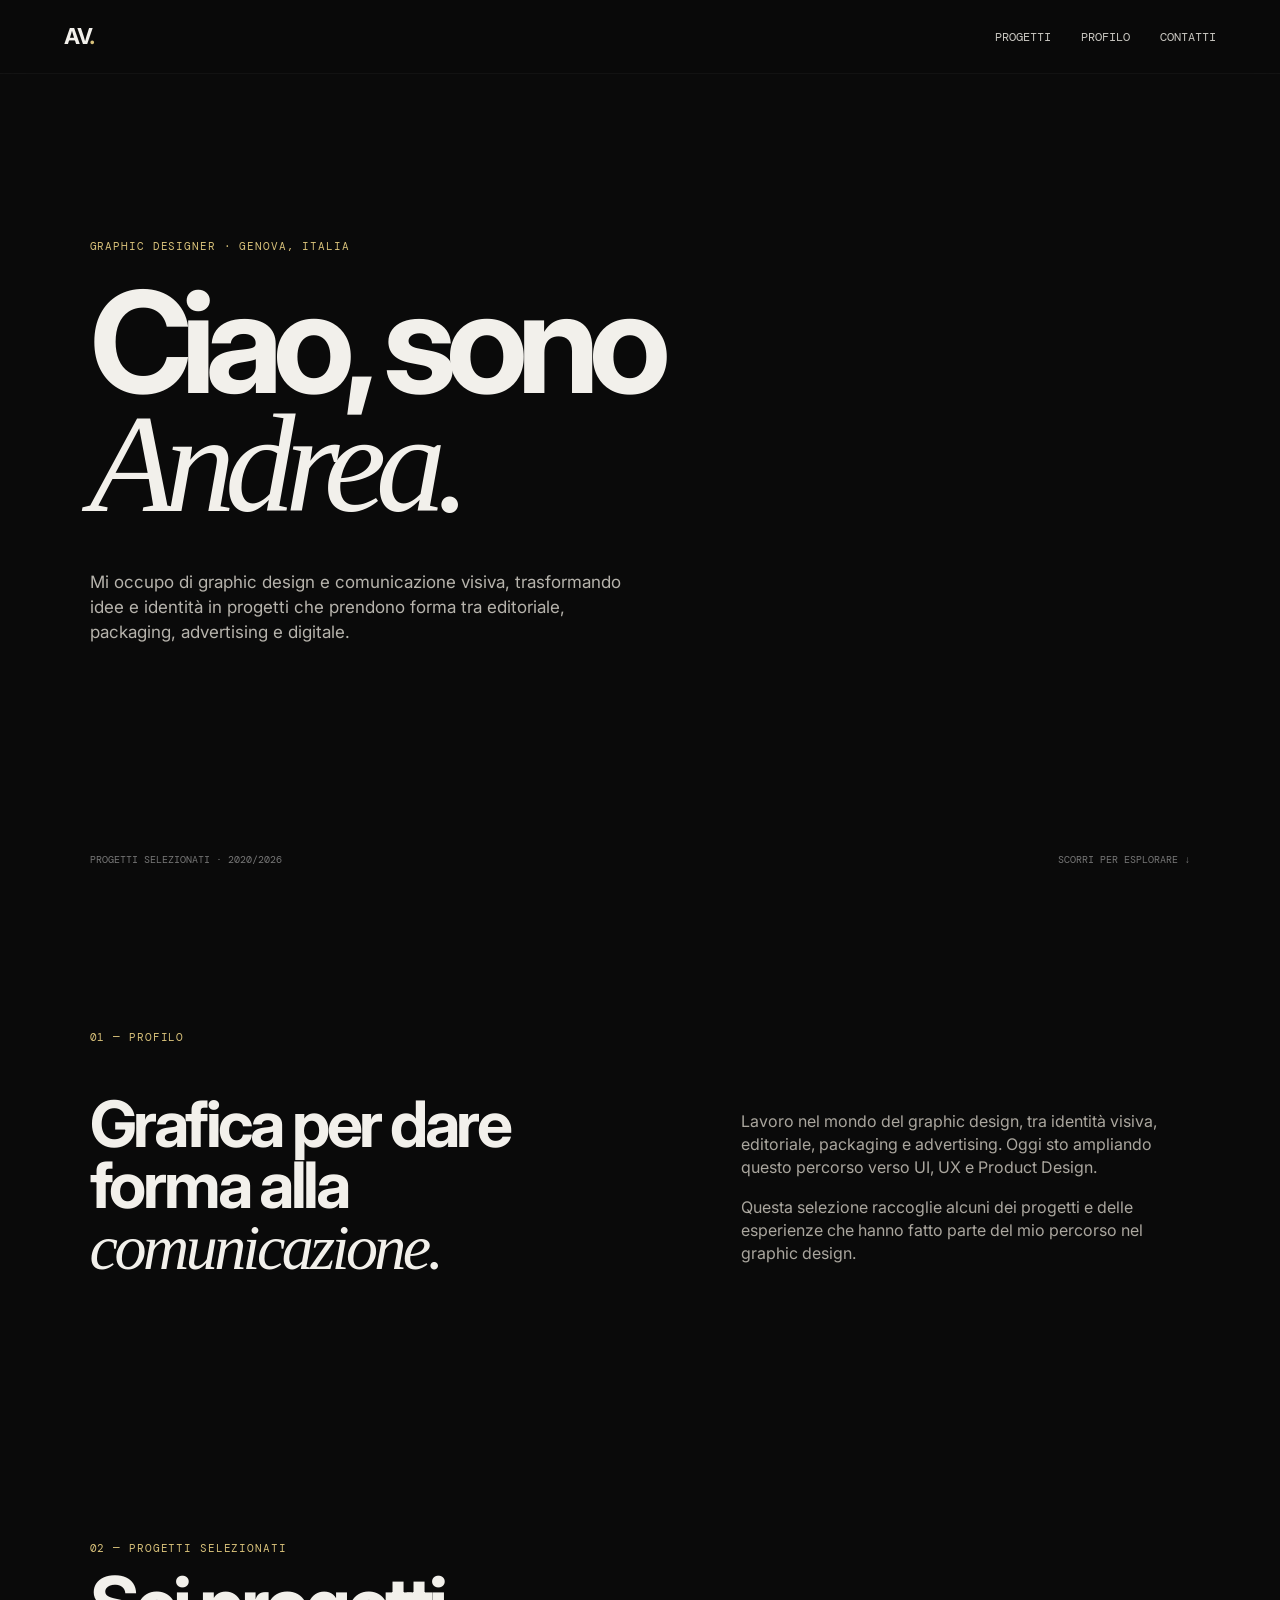
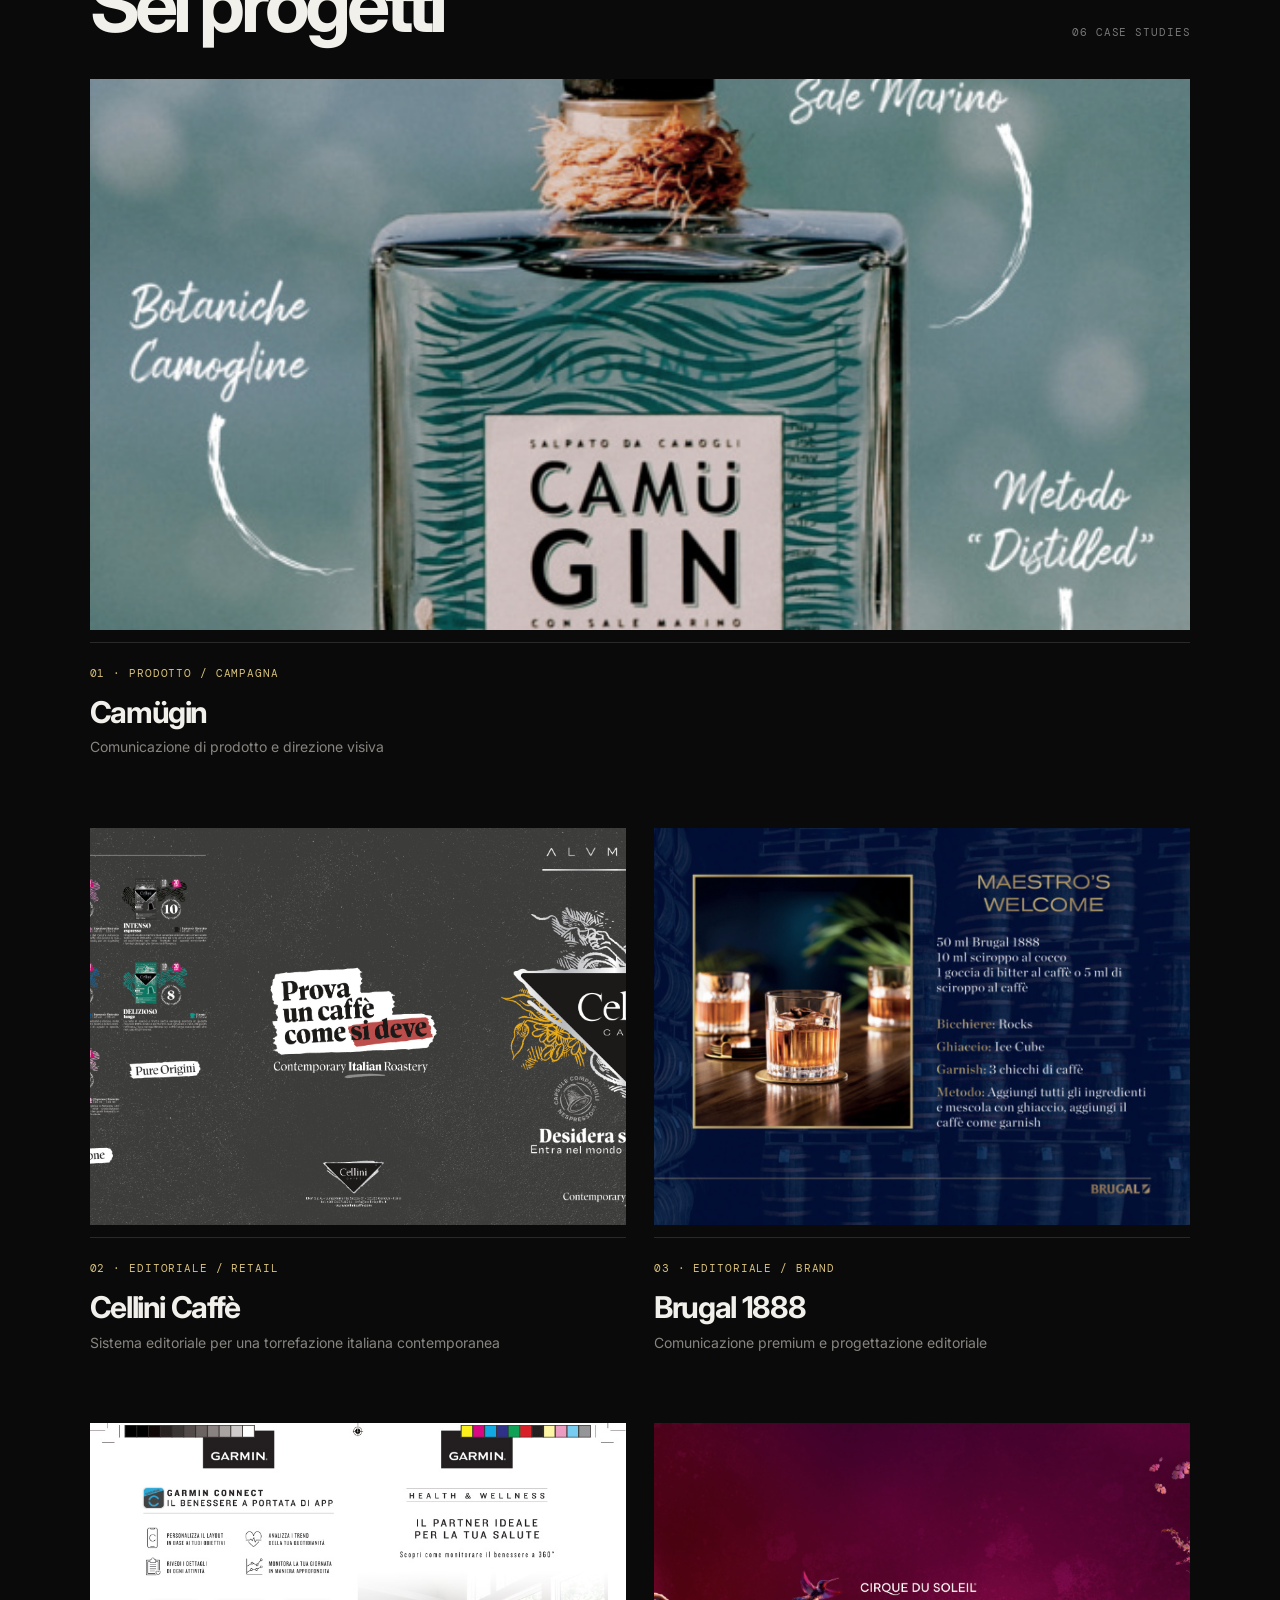
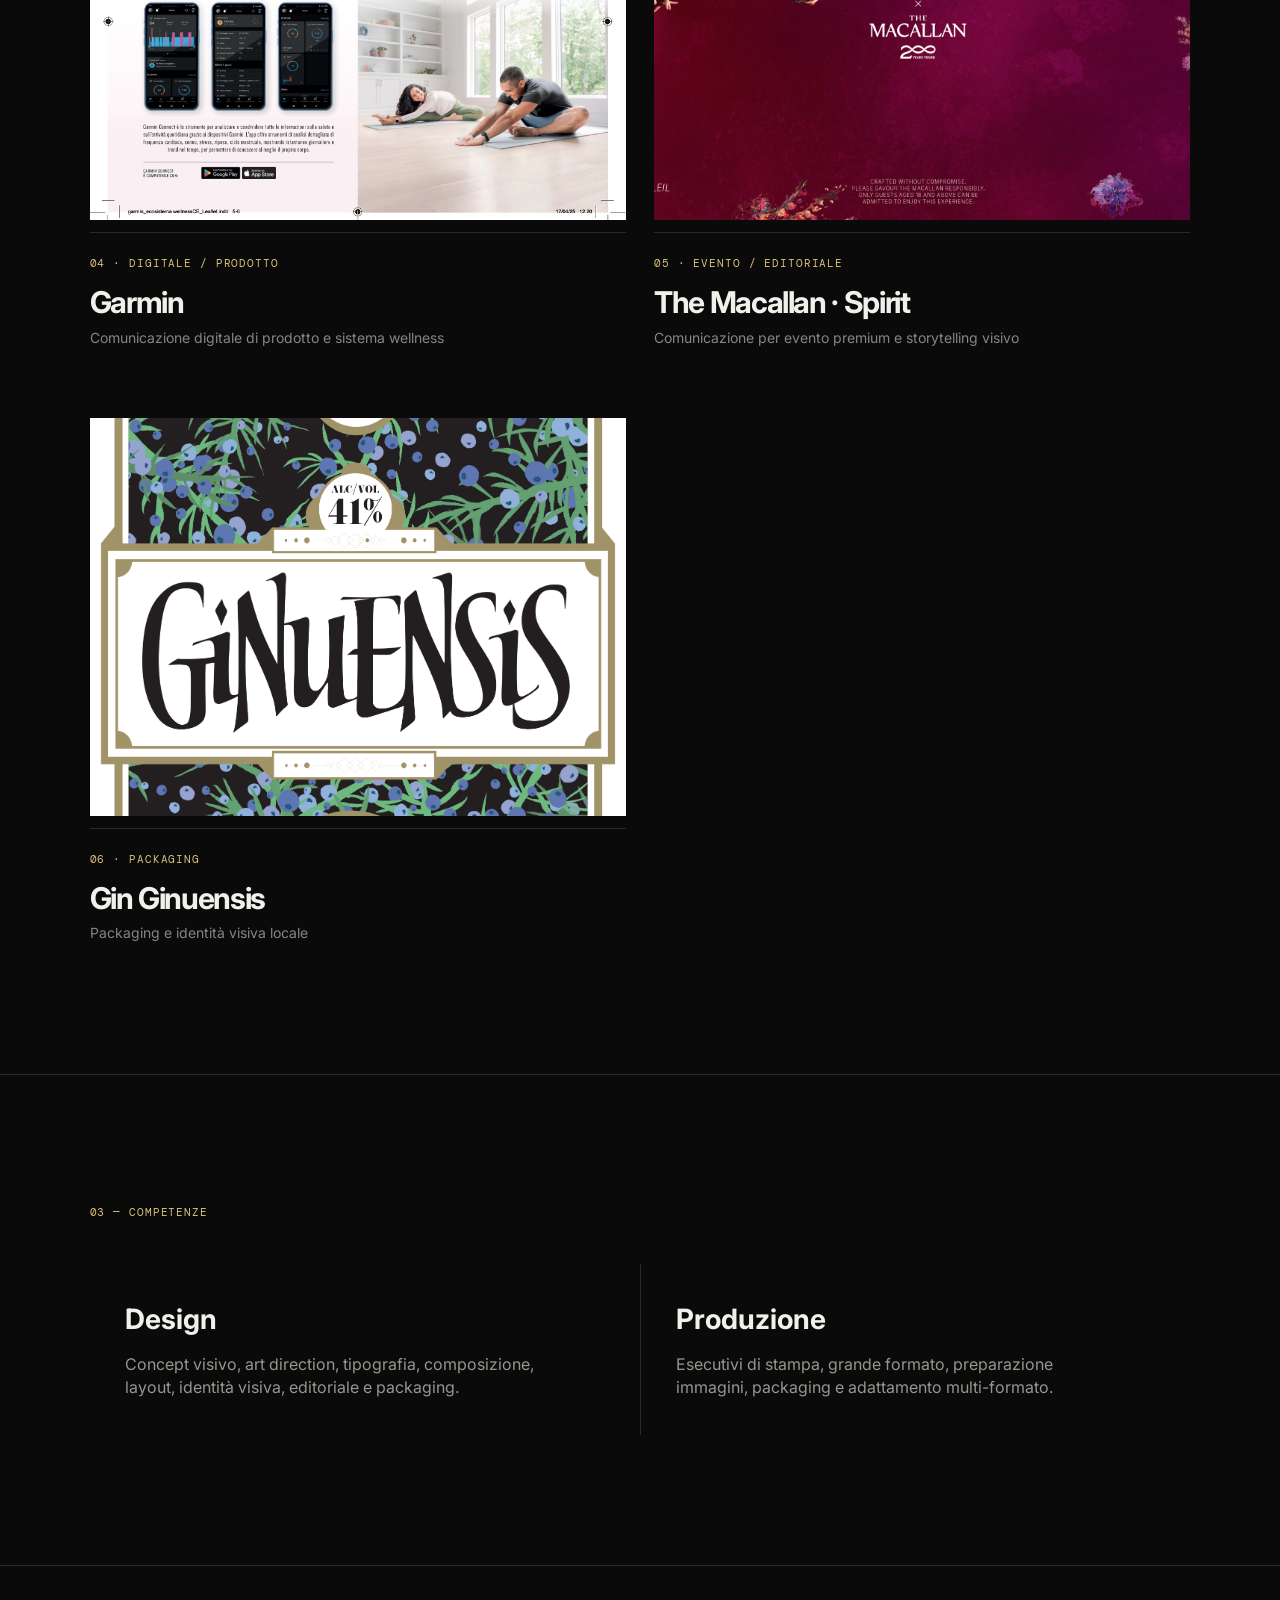
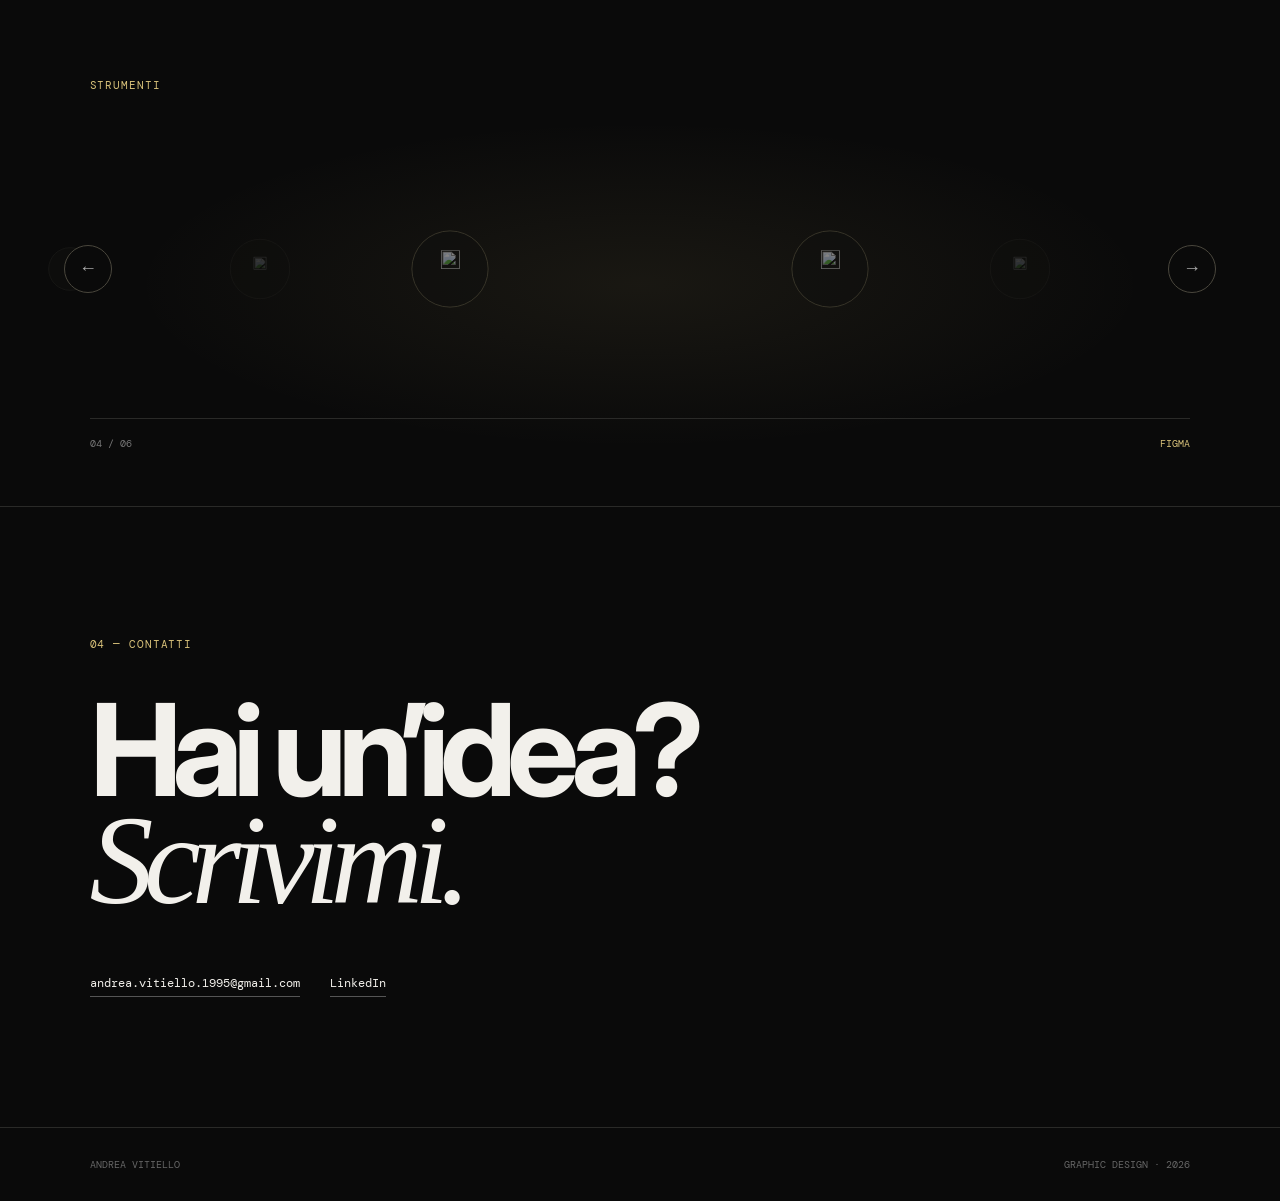
==== commit 27cc1eda: "Use reliable monochrome tool icon assets" ====
--- a/index.html
+++ b/index.html
@@ -28,12 +28,12 @@
     <button class="tools-arrow tools-prev" type="button" aria-label="Strumento precedente">←</button>
     <div class="tools-viewport" id="tools-viewport">
       <div class="tools-track" id="tools-track">
-        <button class="tool-slide" type="button" data-tool="Photoshop" aria-label="Photoshop"><span class="tool-icon" aria-hidden="true"><img src="https://cdn.simpleicons.org/adobephotoshop" alt=""></span></button>
-        <button class="tool-slide" type="button" data-tool="Illustrator" aria-label="Illustrator"><span class="tool-icon" aria-hidden="true"><img src="https://cdn.simpleicons.org/adobeillustrator" alt=""></span></button>
-        <button class="tool-slide" type="button" data-tool="InDesign" aria-label="InDesign"><span class="tool-icon" aria-hidden="true"><img src="https://cdn.simpleicons.org/adobeindesign" alt=""></span></button>
-        <button class="tool-slide" type="button" data-tool="Figma" aria-label="Figma"><span class="tool-icon" aria-hidden="true"><img src="https://cdn.simpleicons.org/figma" alt=""></span></button>
-        <button class="tool-slide" type="button" data-tool="Canva" aria-label="Canva"><span class="tool-icon" aria-hidden="true"><img src="https://cdn.simpleicons.org/canva" alt=""></span></button>
-        <button class="tool-slide" type="button" data-tool="IA generativa" aria-label="IA generativa"><span class="tool-icon" aria-hidden="true"><img src="https://cdn.simpleicons.org/openai" alt=""></span></button>
+        <button class="tool-slide" type="button" data-tool="Photoshop" aria-label="Photoshop"><span class="tool-icon" aria-hidden="true"><img src="https://cdn.jsdelivr.net/npm/simple-icons@v16/icons/adobephotoshop.svg" alt=""></span></button>
+        <button class="tool-slide" type="button" data-tool="Illustrator" aria-label="Illustrator"><span class="tool-icon" aria-hidden="true"><img src="https://cdn.jsdelivr.net/npm/simple-icons@v16/icons/adobeillustrator.svg" alt=""></span></button>
+        <button class="tool-slide" type="button" data-tool="InDesign" aria-label="InDesign"><span class="tool-icon" aria-hidden="true"><img src="https://cdn.jsdelivr.net/npm/simple-icons@v16/icons/adobeindesign.svg" alt=""></span></button>
+        <button class="tool-slide" type="button" data-tool="Figma" aria-label="Figma"><span class="tool-icon" aria-hidden="true"><img src="https://cdn.jsdelivr.net/npm/simple-icons@v16/icons/figma.svg" alt=""></span></button>
+        <button class="tool-slide" type="button" data-tool="Canva" aria-label="Canva"><span class="tool-icon" aria-hidden="true"><img src="https://cdn.jsdelivr.net/npm/simple-icons@v16/icons/canva.svg" alt=""></span></button>
+        <button class="tool-slide" type="button" data-tool="IA generativa" aria-label="IA generativa"><span class="tool-icon" aria-hidden="true"><img src="https://cdn.jsdelivr.net/npm/simple-icons@v16/icons/openai.svg" alt=""></span></button>
       </div>
     </div>
     <button class="tools-arrow tools-next" type="button" aria-label="Strumento successivo">→</button>
--- a/andrea-portfolio/assets/css/style.css
+++ b/andrea-portfolio/assets/css/style.css
@@ -134,3 +134,17 @@
   .modal-hint{left:5vw;right:5vw;bottom:18px;font-size:8px}
 }
 @media(prefers-reduced-motion:reduce){.modal-nav{transition:none}}
+
+/* Tool carousel: real brand icons */
+.tool-slide{padding:0}
+.tool-slide .tool-icon{overflow:hidden;display:grid;place-items:center}
+.tool-slide .tool-icon img{width:52%;height:52%;object-fit:contain;display:block;filter:grayscale(.05);transition:width .64s cubic-bezier(.22,.61,.36,1),height .64s cubic-bezier(.22,.61,.36,1),filter .48s ease,opacity .48s ease}
+.tool-slide.active .tool-icon img{width:58%;height:58%;filter:none}
+.tool-slide[data-position="near"] .tool-icon img{width:50%;height:50%;opacity:.78}
+.tool-slide[data-position="mid"] .tool-icon img{width:46%;height:46%;opacity:.58}
+.tool-slide[data-position="far"] .tool-icon img{width:42%;height:42%;opacity:.35}
+.tool-slide.active span:last-child{display:none}
+@media(max-width:800px){
+  .tool-slide .tool-icon img{width:50%;height:50%}
+  .tool-slide.active .tool-icon img{width:58%;height:58%}
+}
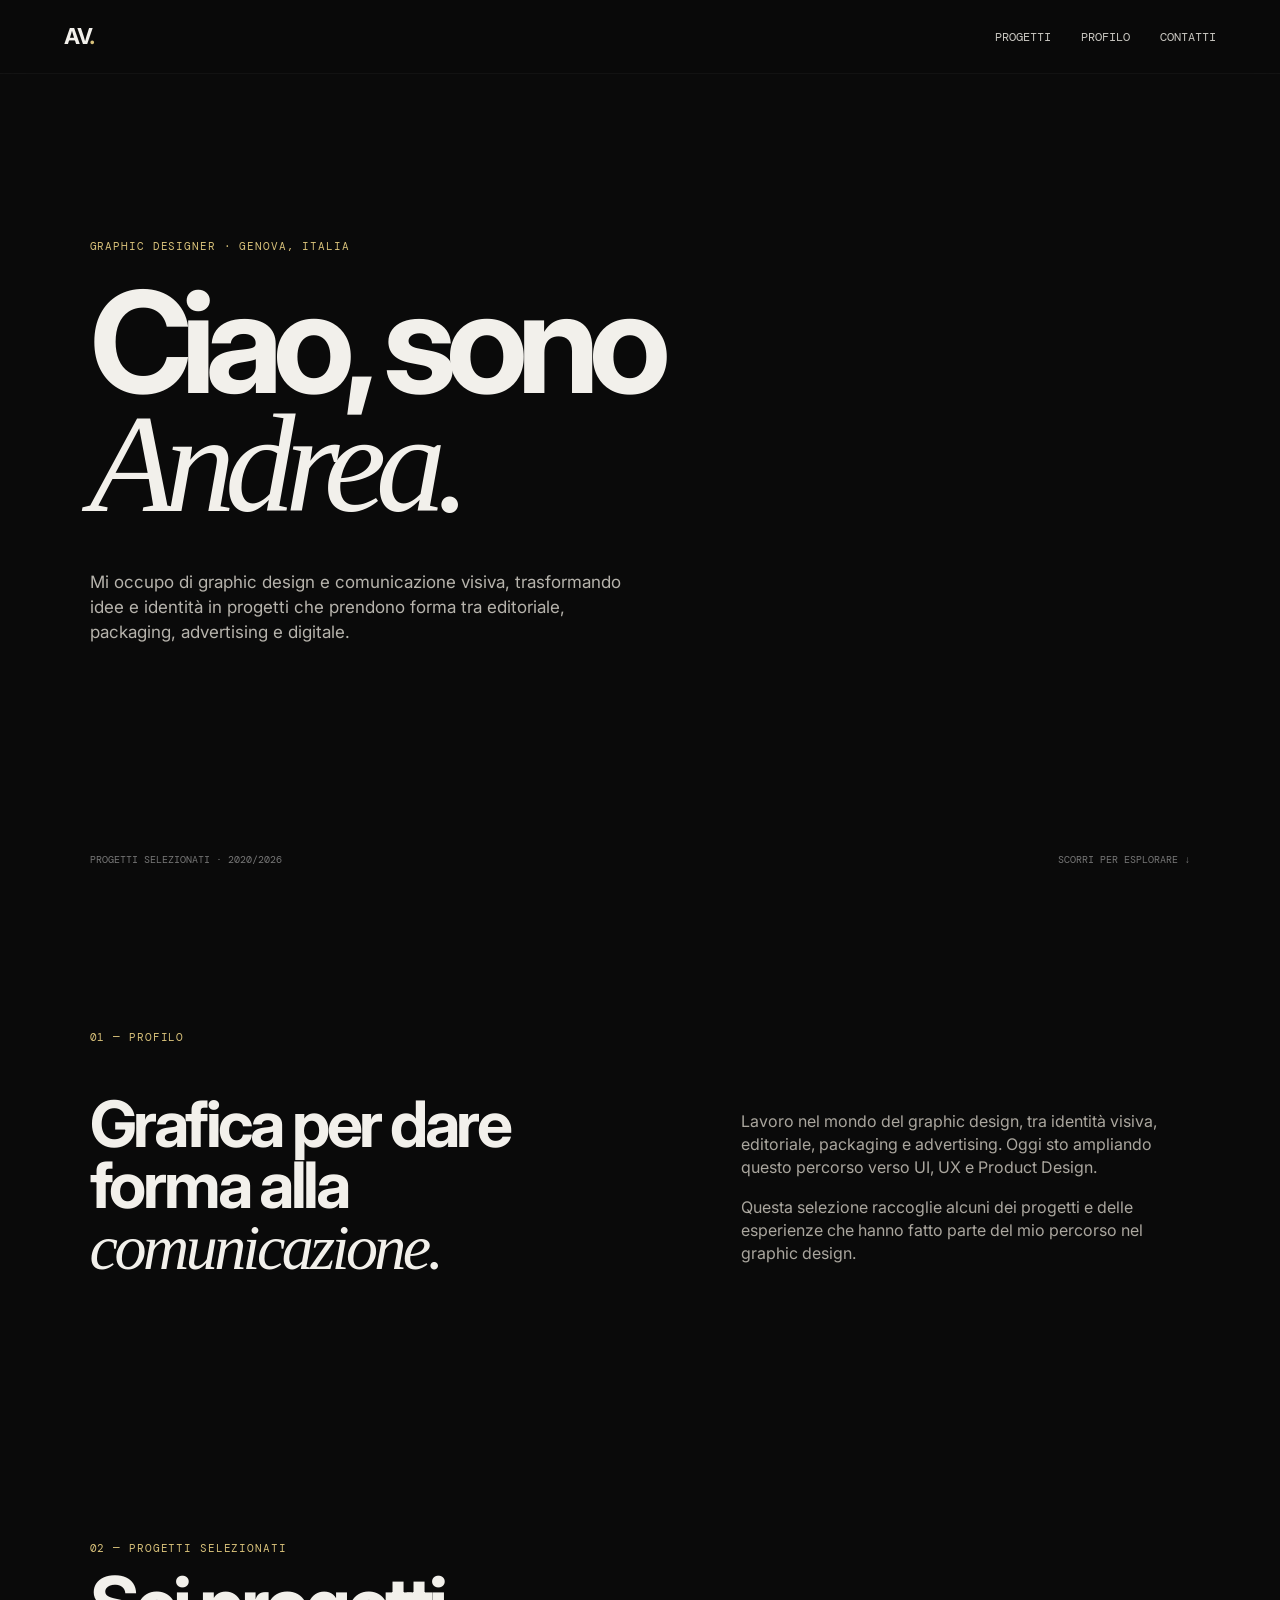
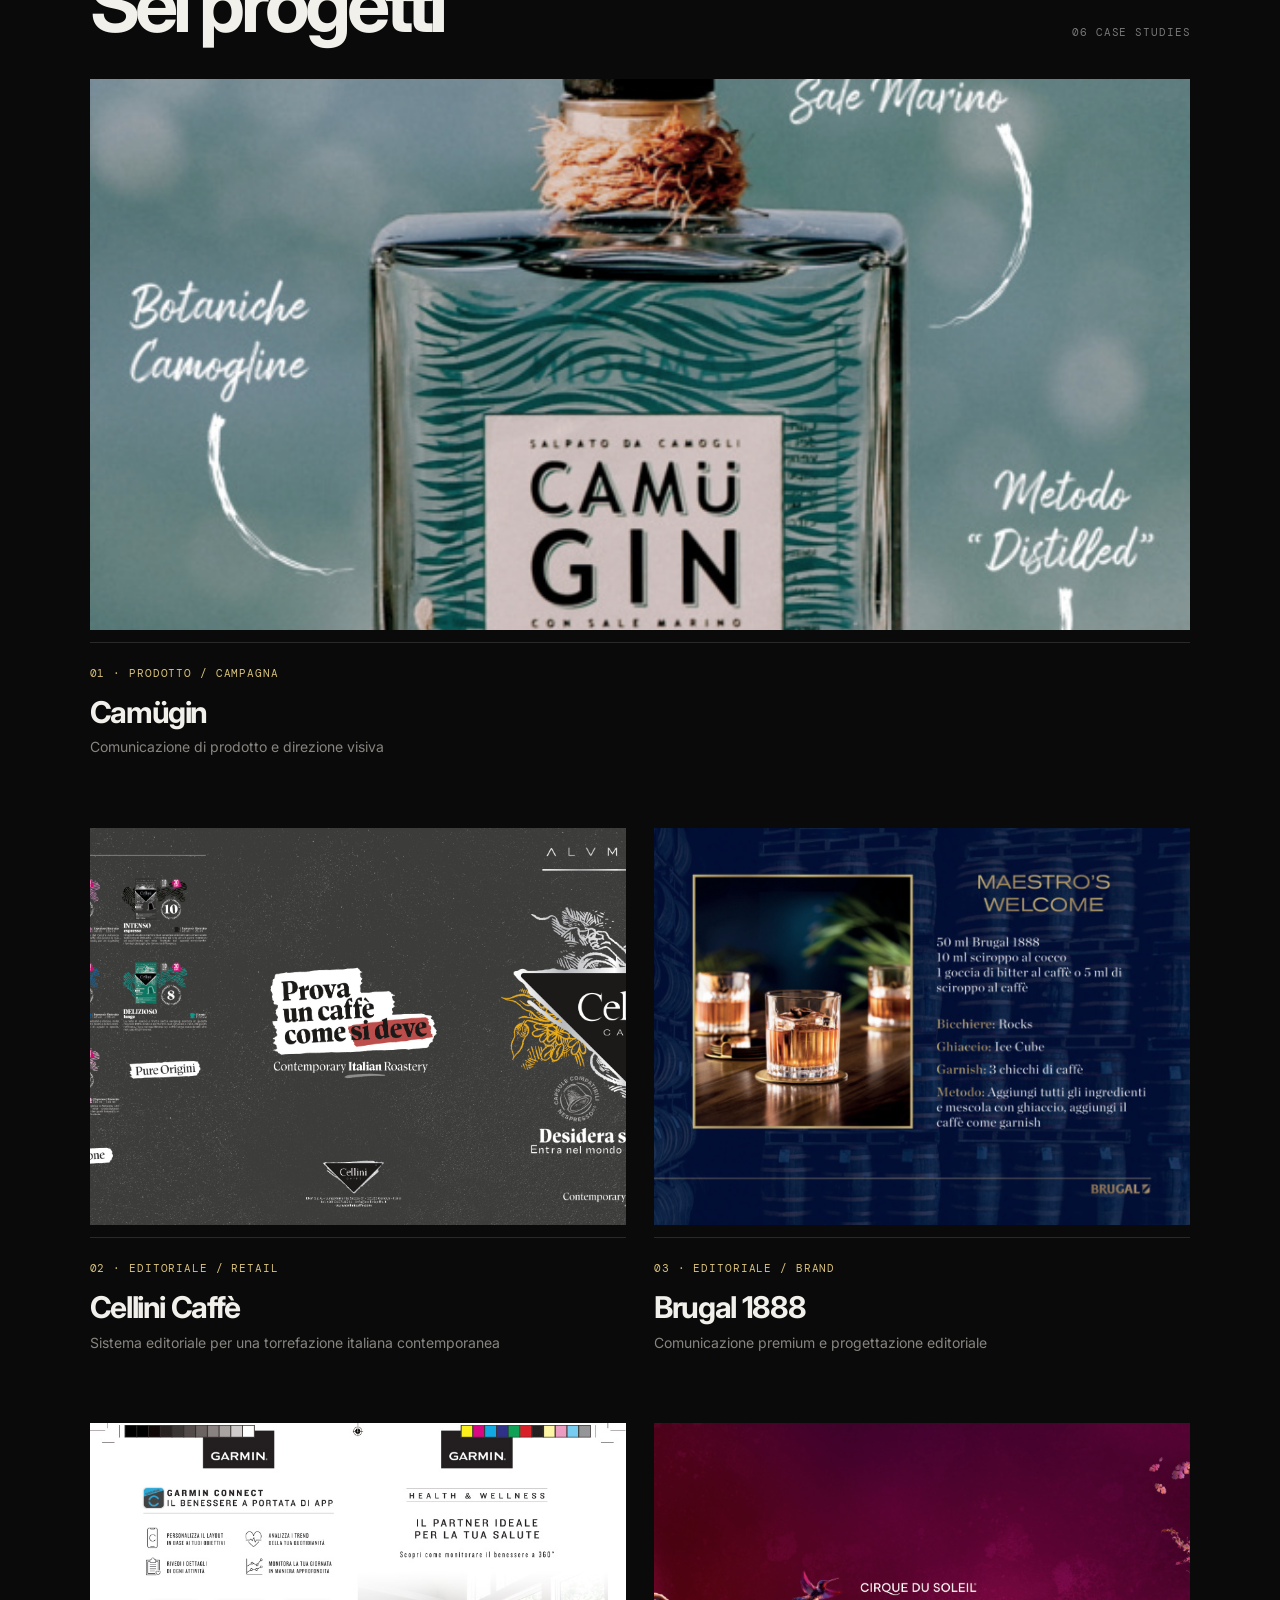
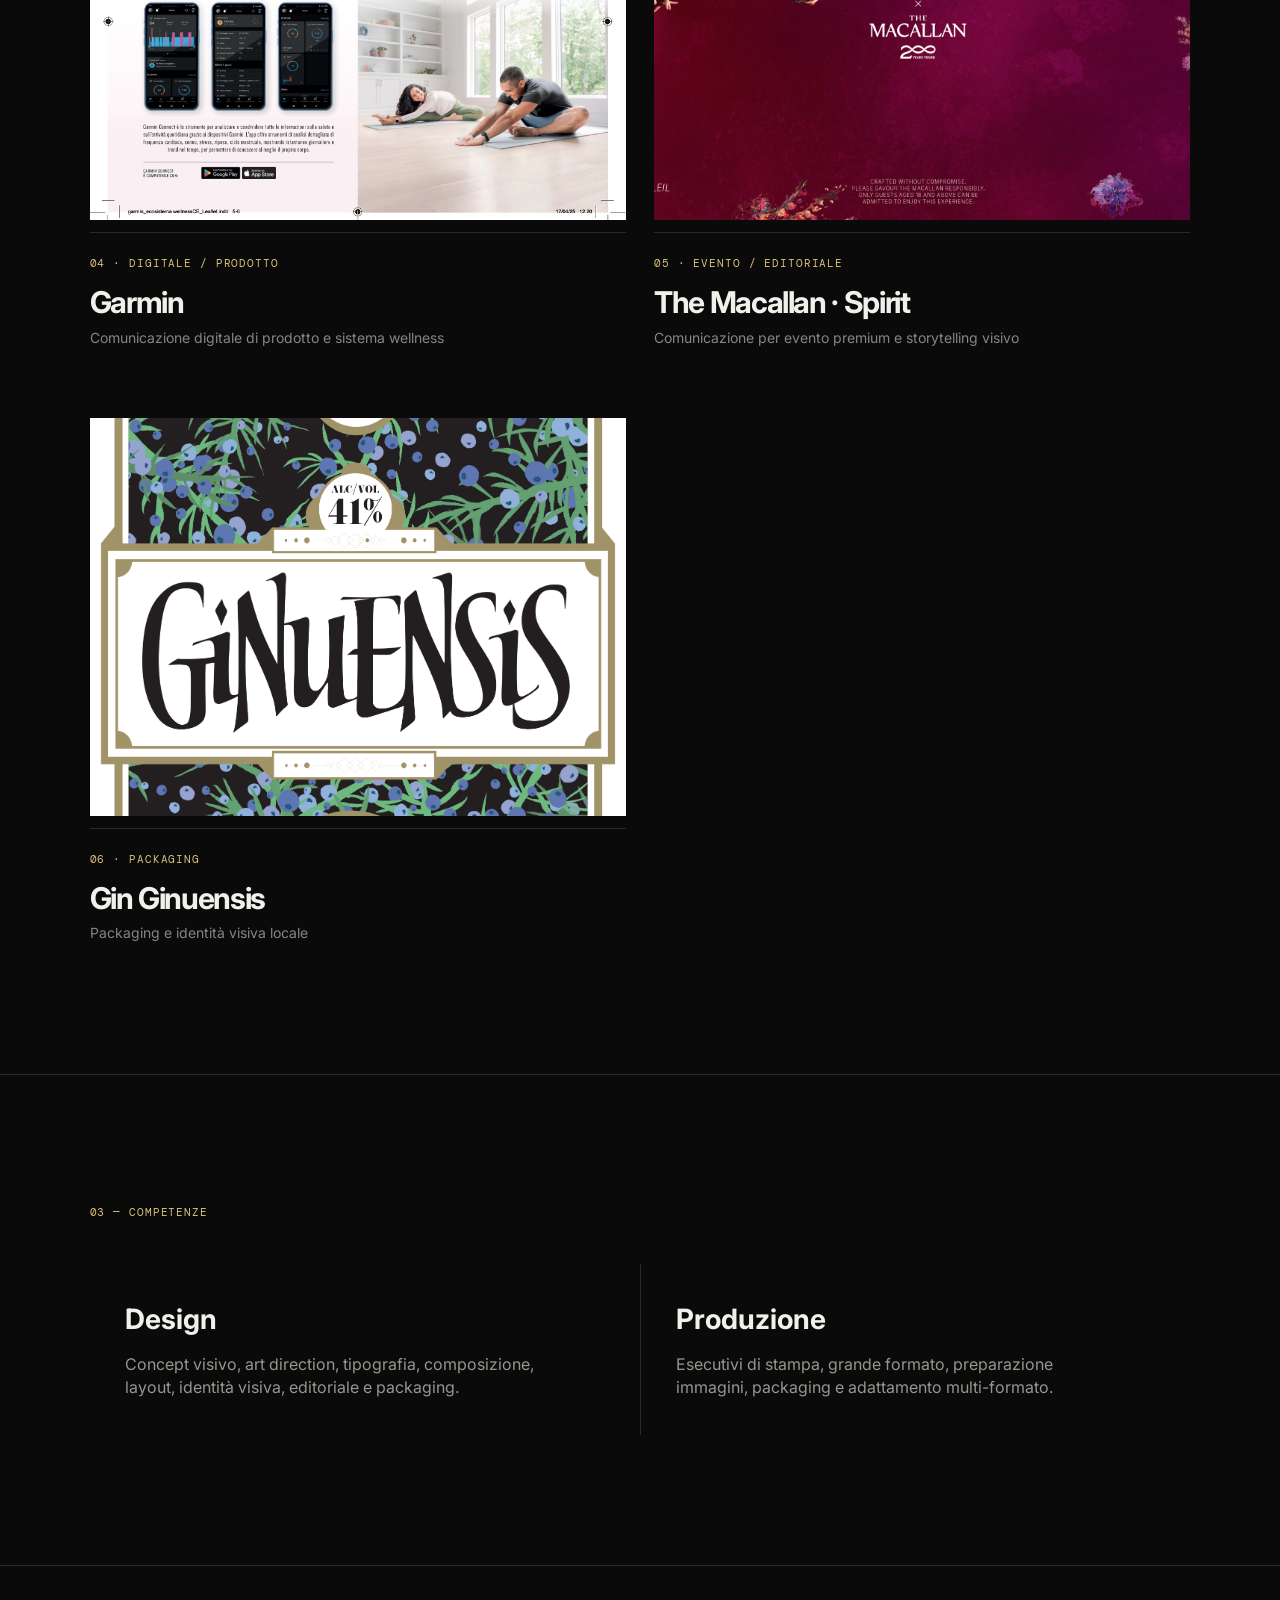
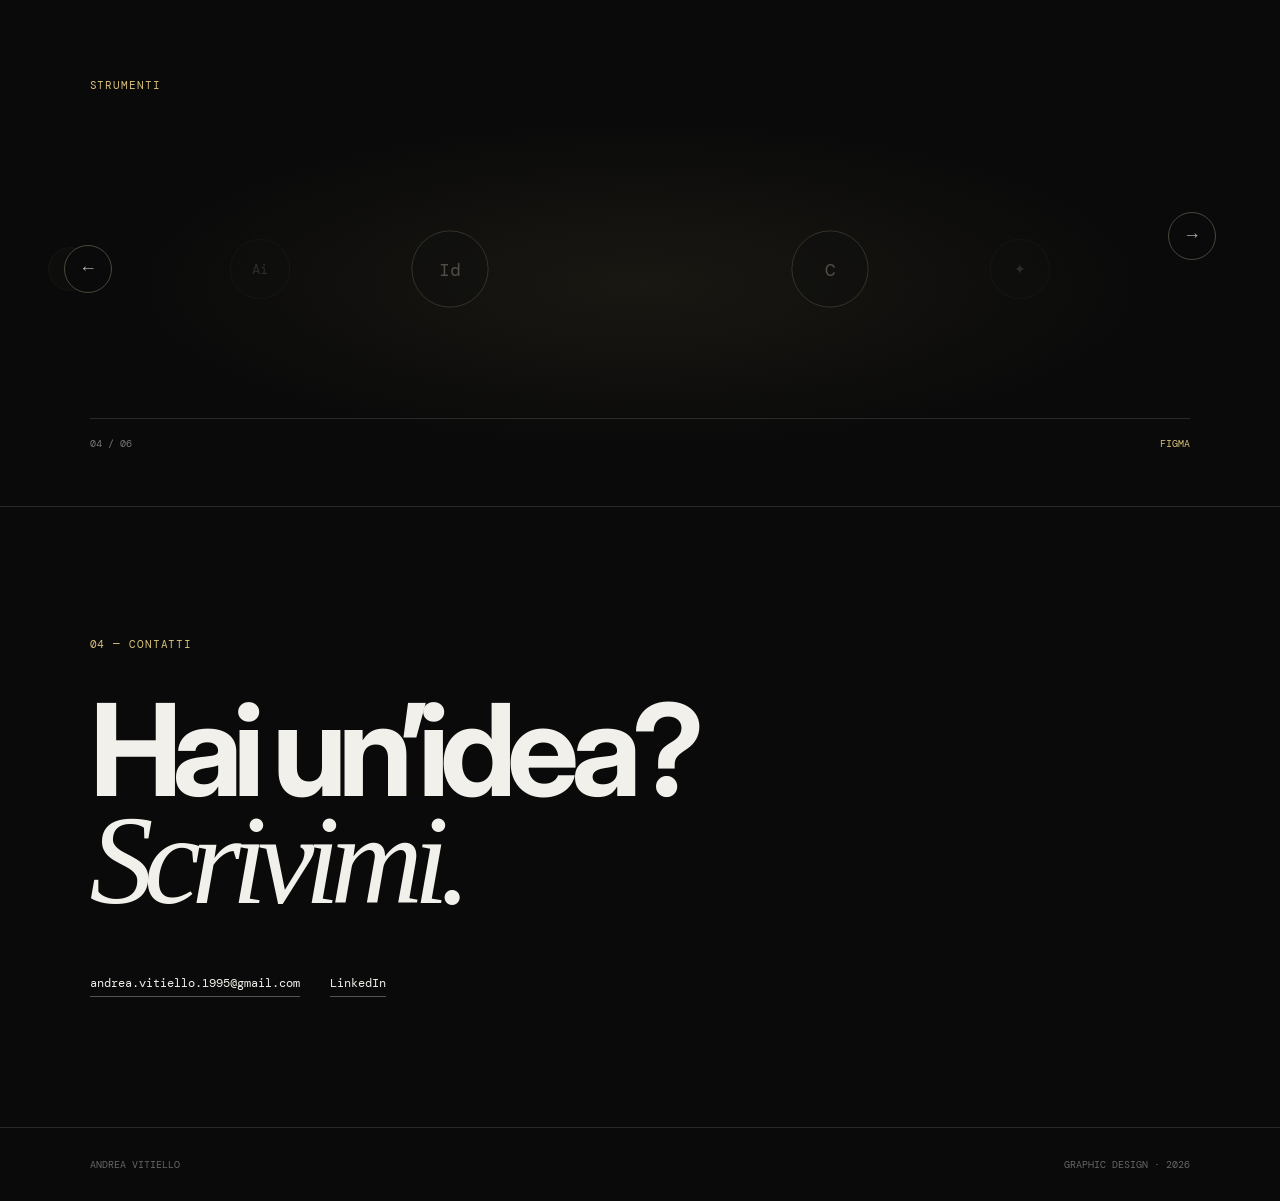
==== commit fbb8657b: "Use inline tool marks for reliable loading" ====
--- a/index.html
+++ b/index.html
@@ -28,14 +28,14 @@
     <button class="tools-arrow tools-prev" type="button" aria-label="Strumento precedente">←</button>
     <div class="tools-viewport" id="tools-viewport">
       <div class="tools-track" id="tools-track">
-        <button class="tool-slide" type="button" data-tool="Photoshop" aria-label="Photoshop"><span class="tool-icon" aria-hidden="true"><img src="https://cdn.jsdelivr.net/npm/simple-icons@v16/icons/adobephotoshop.svg" alt=""></span></button>
-        <button class="tool-slide" type="button" data-tool="Illustrator" aria-label="Illustrator"><span class="tool-icon" aria-hidden="true"><img src="https://cdn.jsdelivr.net/npm/simple-icons@v16/icons/adobeillustrator.svg" alt=""></span></button>
-        <button class="tool-slide" type="button" data-tool="InDesign" aria-label="InDesign"><span class="tool-icon" aria-hidden="true"><img src="https://cdn.jsdelivr.net/npm/simple-icons@v16/icons/adobeindesign.svg" alt=""></span></button>
-        <button class="tool-slide" type="button" data-tool="Figma" aria-label="Figma"><span class="tool-icon" aria-hidden="true"><img src="https://cdn.jsdelivr.net/npm/simple-icons@v16/icons/figma.svg" alt=""></span></button>
-        <button class="tool-slide" type="button" data-tool="Canva" aria-label="Canva"><span class="tool-icon" aria-hidden="true"><img src="https://cdn.jsdelivr.net/npm/simple-icons@v16/icons/canva.svg" alt=""></span></button>
-        <button class="tool-slide" type="button" data-tool="IA generativa" aria-label="IA generativa"><span class="tool-icon" aria-hidden="true"><img src="https://cdn.jsdelivr.net/npm/simple-icons@v16/icons/openai.svg" alt=""></span></button>
+        <button class="tool-slide" type="button" data-tool="Photoshop" aria-label="Photoshop"><span class="tool-icon" aria-hidden="true"><span class="brand-mark ps">Ps</span></span></button>
+        <button class="tool-slide" type="button" data-tool="Illustrator" aria-label="Illustrator"><span class="tool-icon" aria-hidden="true"><span class="brand-mark ai">Ai</span></span></button>
+        <button class="tool-slide" type="button" data-tool="InDesign" aria-label="InDesign"><span class="tool-icon" aria-hidden="true"><span class="brand-mark id">Id</span></span></button>
+        <button class="tool-slide" type="button" data-tool="Figma" aria-label="Figma"><span class="tool-icon" aria-hidden="true"><span class="brand-mark figma">F</span></span></button>
+        <button class="tool-slide" type="button" data-tool="Canva" aria-label="Canva"><span class="tool-icon" aria-hidden="true"><span class="brand-mark canva">C</span></span></button>
+        <button class="tool-slide" type="button" data-tool="IA generativa" aria-label="IA generativa"><span class="tool-icon" aria-hidden="true"><span class="brand-mark openai">✦</span></span></button>
       </div>
-    </div>
+    </div></div>
     <button class="tools-arrow tools-next" type="button" aria-label="Strumento successivo">→</button>
   </div>
   <div class="tools-caption"><span id="tools-current" aria-live="polite">01 / 06</span><span id="tools-name">Photoshop</span></div>
--- a/andrea-portfolio/assets/css/style.css
+++ b/andrea-portfolio/assets/css/style.css
@@ -148,3 +148,28 @@
   .tool-slide .tool-icon img{width:50%;height:50%}
   .tool-slide.active .tool-icon img{width:58%;height:58%}
 }
+
+/* Tool icons refinement: white, balanced inside the circles */
+.tool-slide .tool-icon img{
+  filter:brightness(0) invert(1);
+  opacity:.72;
+  width:48%;
+  height:48%;
+}
+.tool-slide[data-position="far"] .tool-icon img{opacity:.22}
+.tool-slide[data-position="mid"] .tool-icon img{opacity:.42}
+.tool-slide[data-position="near"] .tool-icon img{opacity:.64}
+.tool-slide.active .tool-icon{
+  width:164px;
+  height:164px;
+}
+.tool-slide.active .tool-icon img{
+  width:50%;
+  height:50%;
+  opacity:1;
+  filter:brightness(0) invert(1);
+}
+@media(max-width:800px){
+  .tool-slide.active .tool-icon{width:108px;height:108px}
+  .tool-slide.active .tool-icon img{width:50%;height:50%}
+}
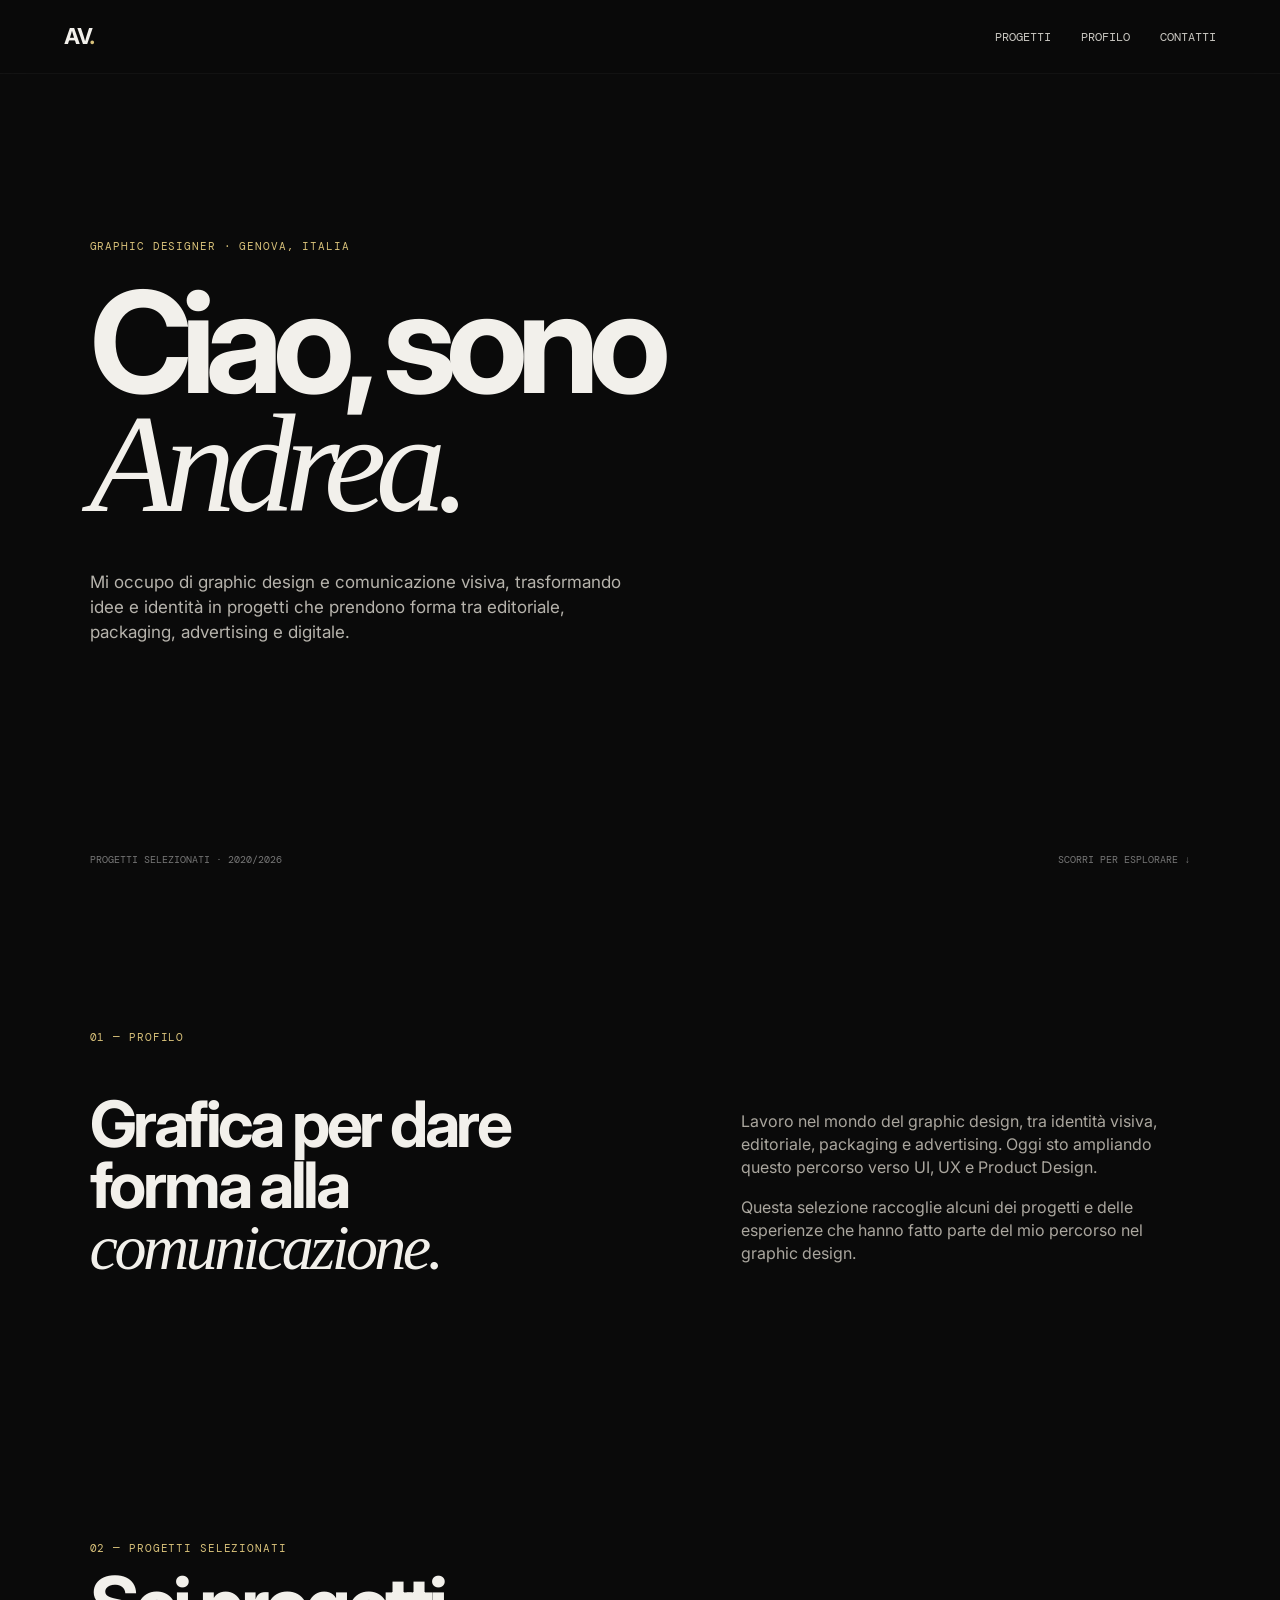
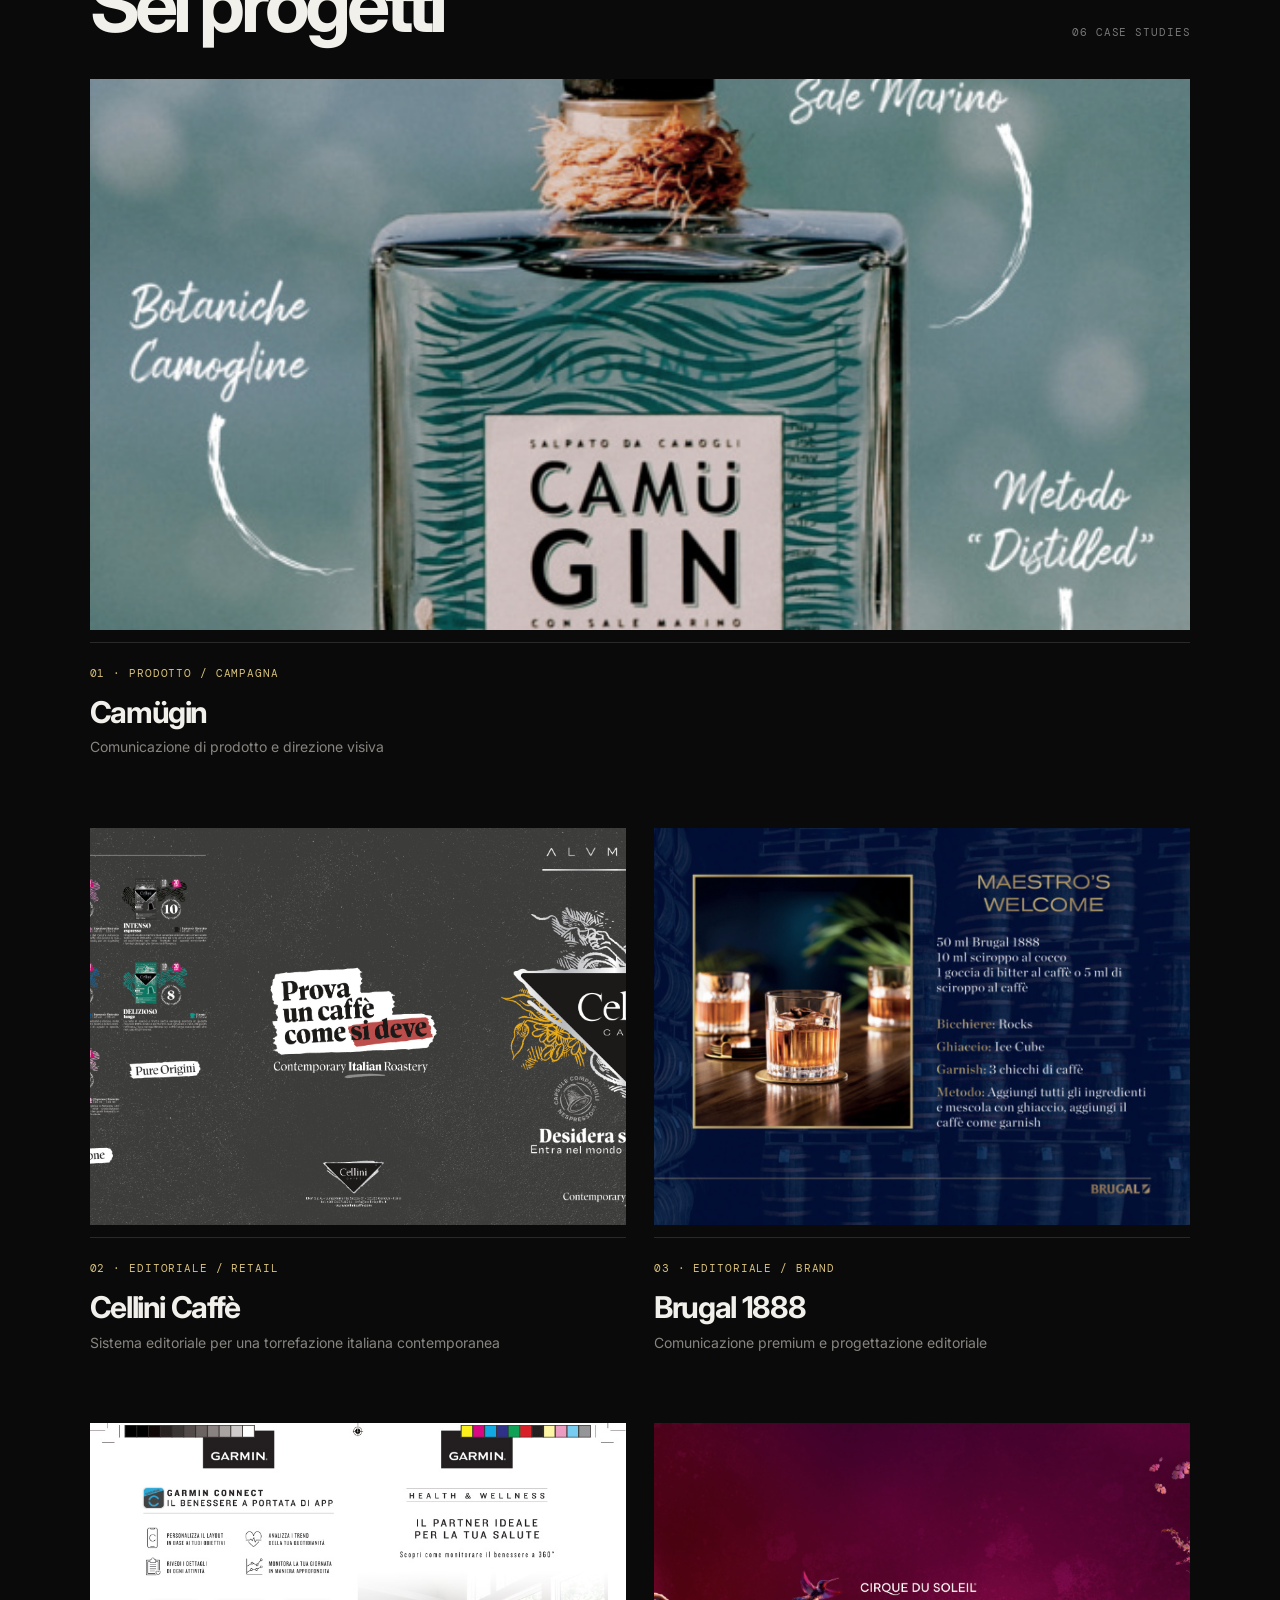
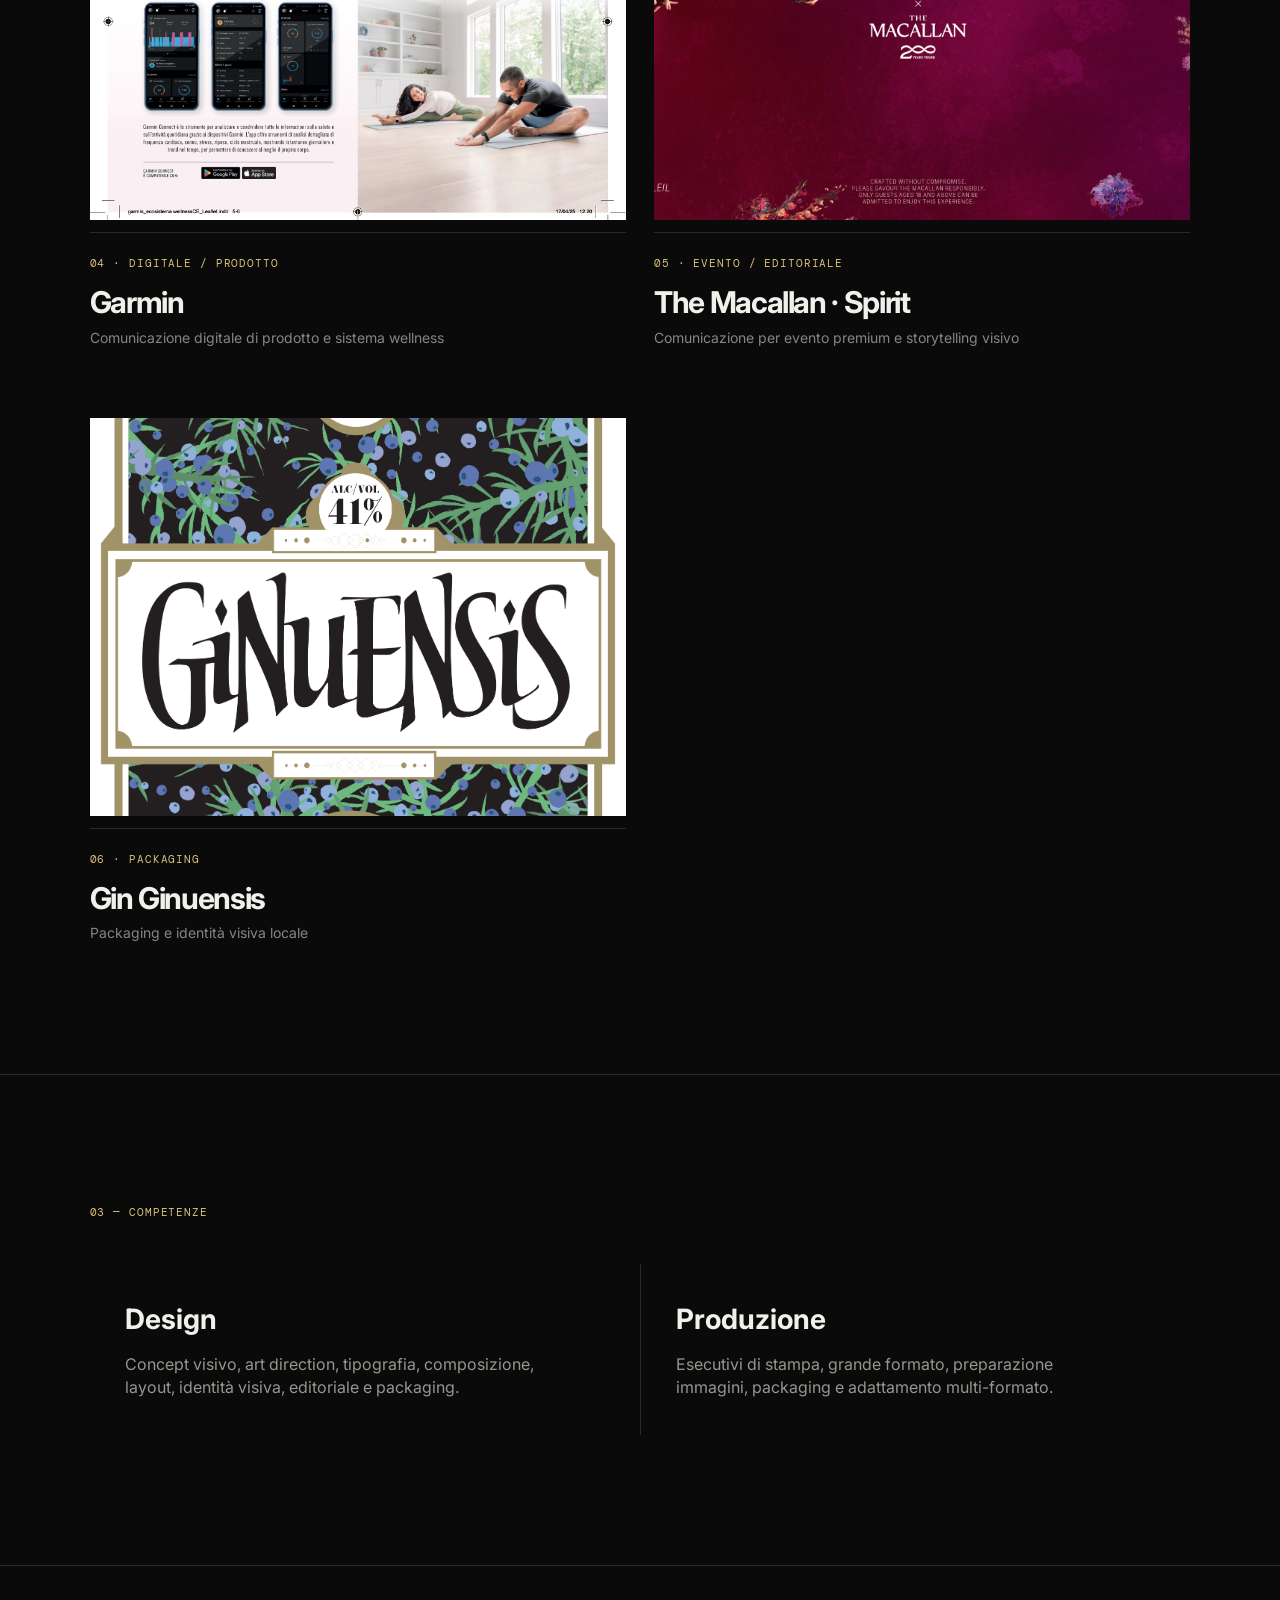
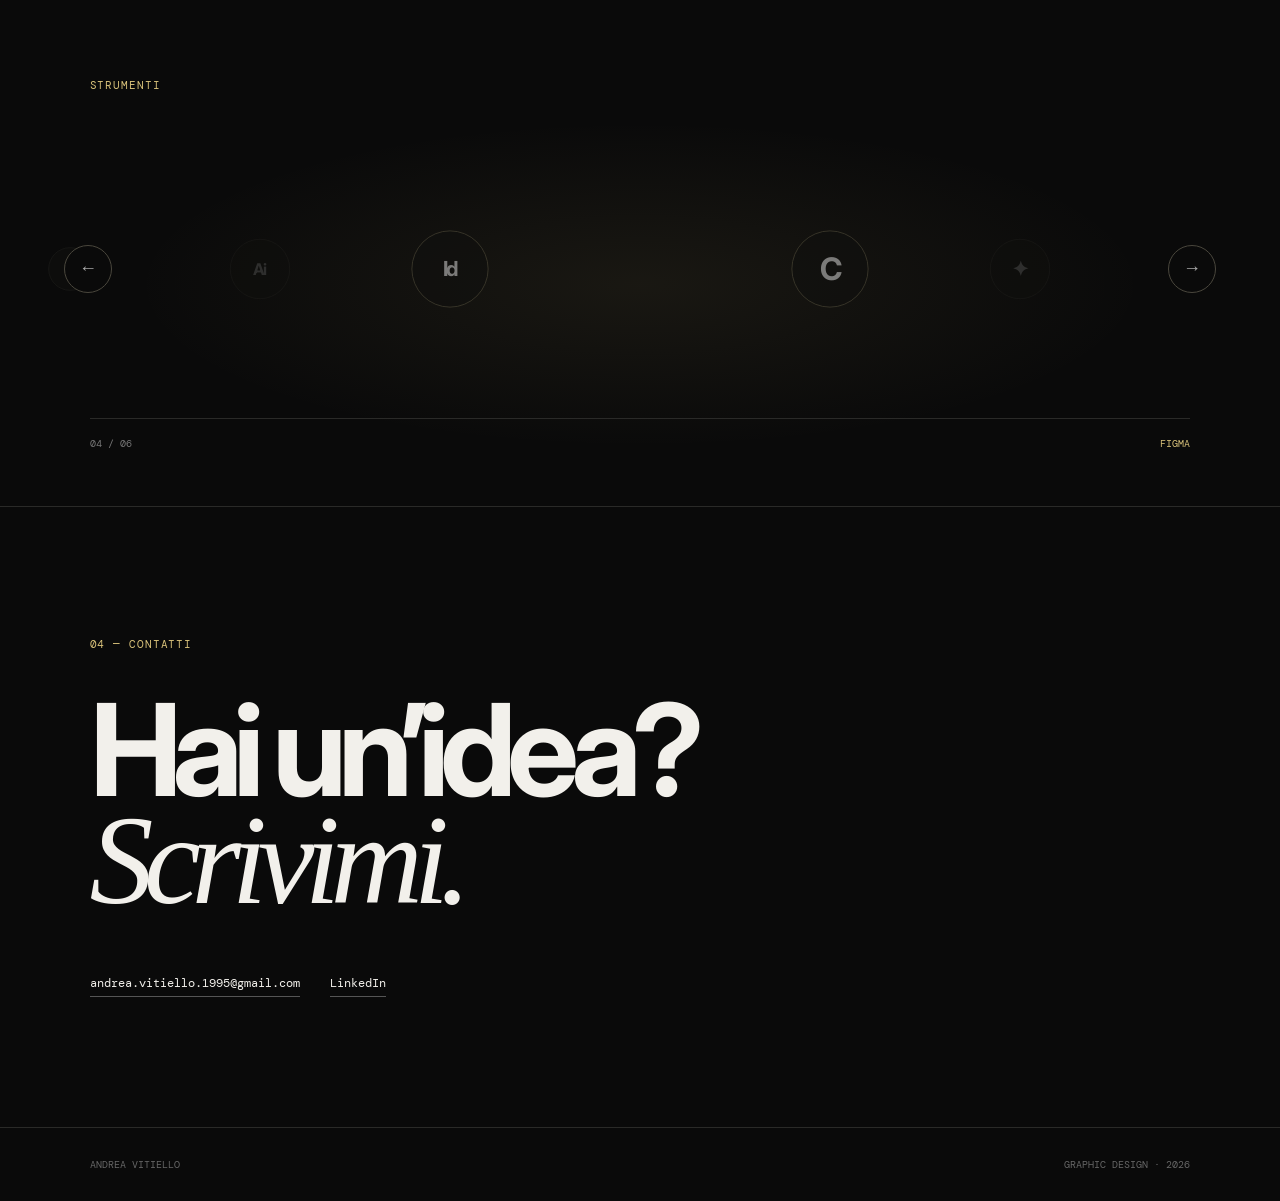
==== commit 20f6638d: "Fix tool carousel structure and interaction" ====
--- a/index.html
+++ b/index.html
@@ -24,21 +24,22 @@
 </div></section>
 <section class="section skills" id="skills"><div class="section-label">03 — COMPETENZE</div><div class="skills-grid"><div><h2>Design</h2><p>Concept visivo, art direction, tipografia, composizione, layout, identità visiva, editoriale e packaging.</p></div><div><h2>Produzione</h2><p>Esecutivi di stampa, grande formato, preparazione immagini, packaging e adattamento multi-formato.</p></div></div></section>
 <section class="tools-showcase" aria-labelledby="tools-title">
-  <div class="tools-showcase-head"><div class="section-label">STRUMENTI</div></div><div class="tools-slider" id="tools-slider" role="region" aria-roledescription="carousel" aria-label="Strumenti di lavoro">
+  <div class="tools-showcase-head"><div class="section-label">STRUMENTI</div></div>
+  <div class="tools-slider" id="tools-slider" role="region" aria-roledescription="carousel" aria-label="Strumenti di lavoro">
     <button class="tools-arrow tools-prev" type="button" aria-label="Strumento precedente">←</button>
     <div class="tools-viewport" id="tools-viewport">
       <div class="tools-track" id="tools-track">
-        <button class="tool-slide" type="button" data-tool="Photoshop" aria-label="Photoshop"><span class="tool-icon" aria-hidden="true"><span class="brand-mark ps">Ps</span></span></button>
-        <button class="tool-slide" type="button" data-tool="Illustrator" aria-label="Illustrator"><span class="tool-icon" aria-hidden="true"><span class="brand-mark ai">Ai</span></span></button>
-        <button class="tool-slide" type="button" data-tool="InDesign" aria-label="InDesign"><span class="tool-icon" aria-hidden="true"><span class="brand-mark id">Id</span></span></button>
-        <button class="tool-slide" type="button" data-tool="Figma" aria-label="Figma"><span class="tool-icon" aria-hidden="true"><span class="brand-mark figma">F</span></span></button>
-        <button class="tool-slide" type="button" data-tool="Canva" aria-label="Canva"><span class="tool-icon" aria-hidden="true"><span class="brand-mark canva">C</span></span></button>
-        <button class="tool-slide" type="button" data-tool="IA generativa" aria-label="IA generativa"><span class="tool-icon" aria-hidden="true"><span class="brand-mark openai">✦</span></span></button>
+        <button class="tool-slide" type="button" data-tool="Photoshop" aria-label="Photoshop"><span class="tool-icon"><span class="brand-mark ps">Ps</span></span></button>
+        <button class="tool-slide" type="button" data-tool="Illustrator" aria-label="Illustrator"><span class="tool-icon"><span class="brand-mark ai">Ai</span></span></button>
+        <button class="tool-slide" type="button" data-tool="InDesign" aria-label="InDesign"><span class="tool-icon"><span class="brand-mark id">Id</span></span></button>
+        <button class="tool-slide" type="button" data-tool="Figma" aria-label="Figma"><span class="tool-icon"><span class="brand-mark figma">F</span></span></button>
+        <button class="tool-slide" type="button" data-tool="Canva" aria-label="Canva"><span class="tool-icon"><span class="brand-mark canva">C</span></span></button>
+        <button class="tool-slide" type="button" data-tool="IA generativa" aria-label="IA generativa"><span class="tool-icon"><span class="brand-mark openai">✦</span></span></button>
       </div>
-    </div></div>
+    </div>
     <button class="tools-arrow tools-next" type="button" aria-label="Strumento successivo">→</button>
   </div>
-  <div class="tools-caption"><span id="tools-current" aria-live="polite">01 / 06</span><span id="tools-name">Photoshop</span></div>
+  <div class="tools-caption"><span id="tools-current" aria-live="polite">04 / 06</span><span id="tools-name">Figma</span></div>
 </section>
 <section class="section contact" id="contact"><div class="section-label">04 — CONTATTI</div><h2>Hai un’idea?<br><em>Scrivimi.</em></h2><div class="contact-links"><a href="mailto:andrea.vitiello.1995@gmail.com">andrea.vitiello.1995@gmail.com</a><a href="https://www.linkedin.com/in/andrea-vitiello-231a5a208/" target="_blank" rel="noreferrer">LinkedIn</a></div></section>
 </main><footer><span>ANDREA VITIELLO</span><span>GRAPHIC DESIGN · 2026</span></footer>
--- a/andrea-portfolio/assets/css/style.css
+++ b/andrea-portfolio/assets/css/style.css
@@ -173,3 +173,16 @@
   .tool-slide.active .tool-icon{width:108px;height:108px}
   .tool-slide.active .tool-icon img{width:50%;height:50%}
 }
+
+/* Reliable inline tool marks: no external image dependencies */
+.brand-mark{display:grid;place-items:center;color:#fff;font-family:Inter,Arial,sans-serif;font-weight:700;line-height:1;letter-spacing:-.07em}
+.brand-mark.ps,.brand-mark.ai,.brand-mark.id{font-size:28px}
+.brand-mark.figma{font-size:48px;letter-spacing:-.12em}
+.brand-mark.canva{font-size:42px}
+.brand-mark.openai{font-size:34px;letter-spacing:0}
+.tool-slide .tool-icon{display:grid;place-items:center}
+.tool-slide .brand-mark{transform:scale(.9);transition:transform .48s ease,opacity .48s ease}
+.tool-slide.active .brand-mark{transform:scale(.84)}
+.tool-slide[data-position="near"] .brand-mark{opacity:.72}
+.tool-slide[data-position="mid"] .brand-mark{opacity:.45}
+.tool-slide[data-position="far"] .brand-mark{opacity:.22}
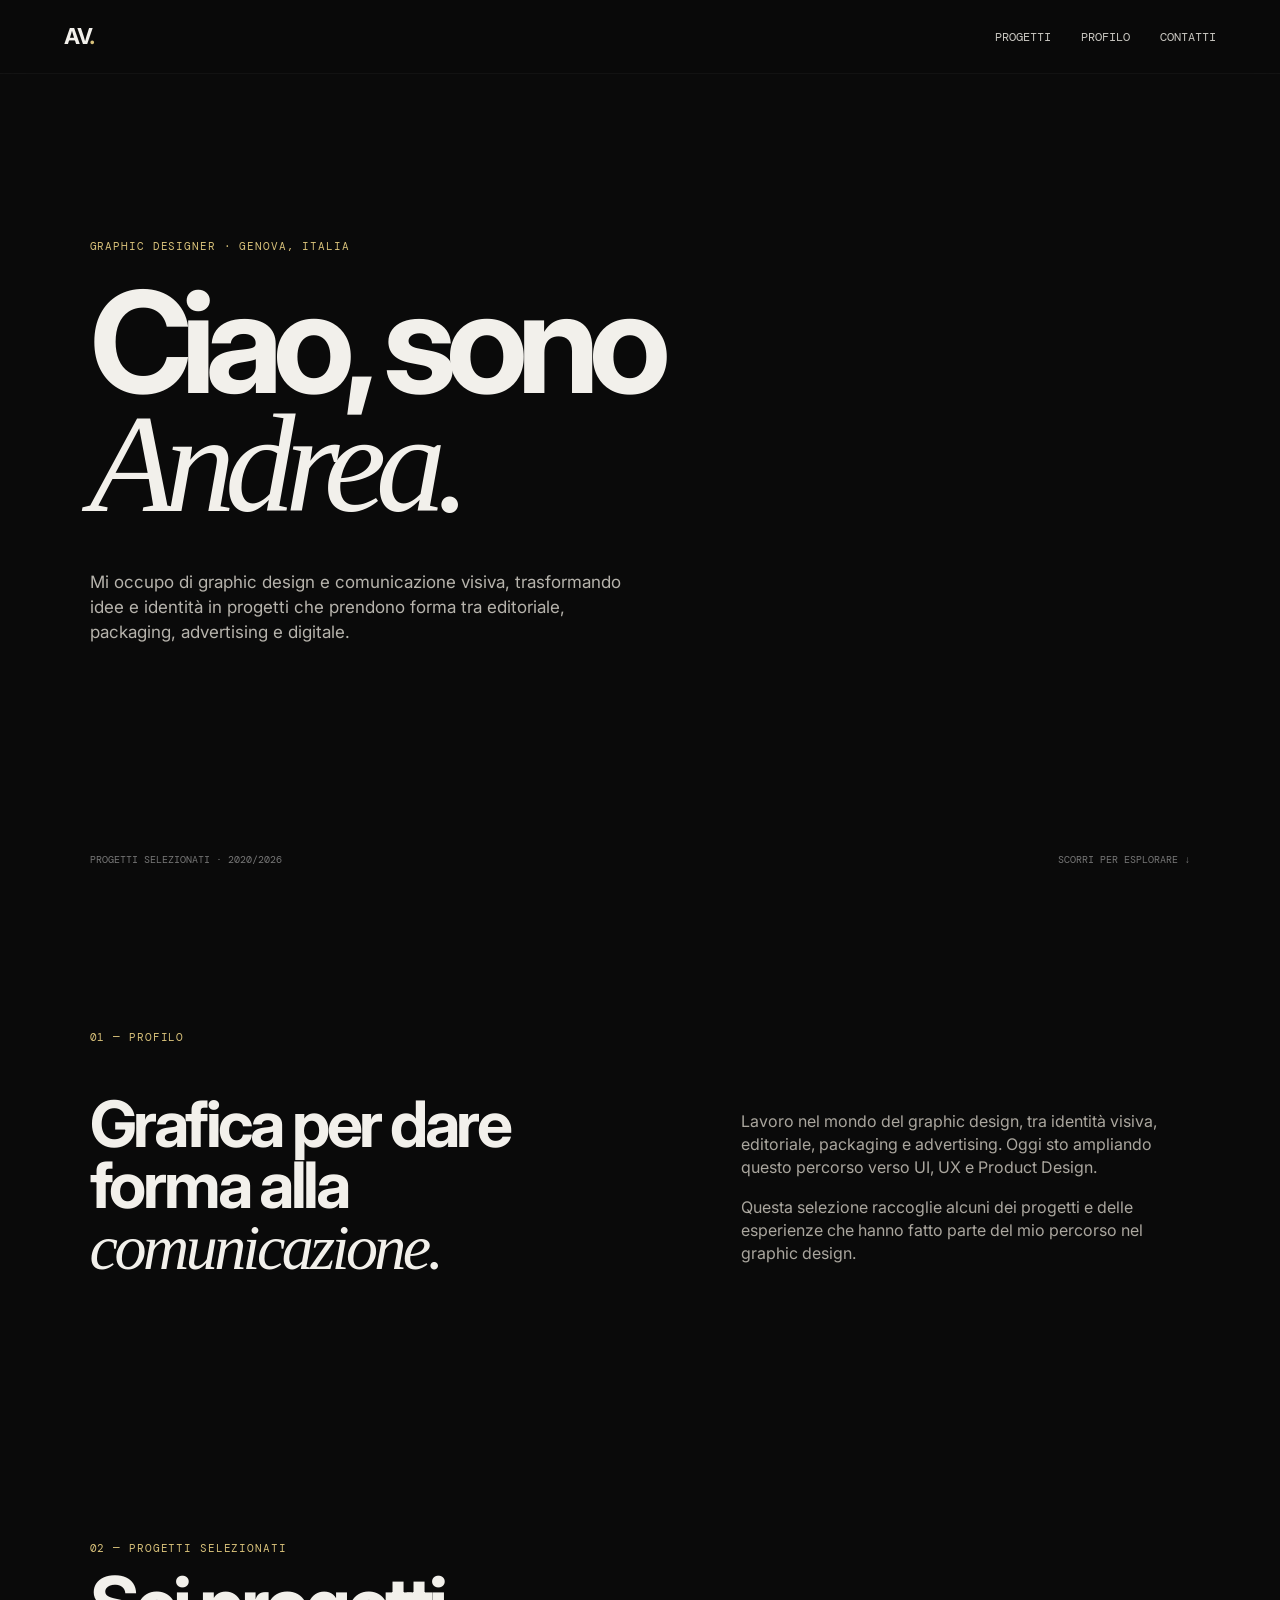
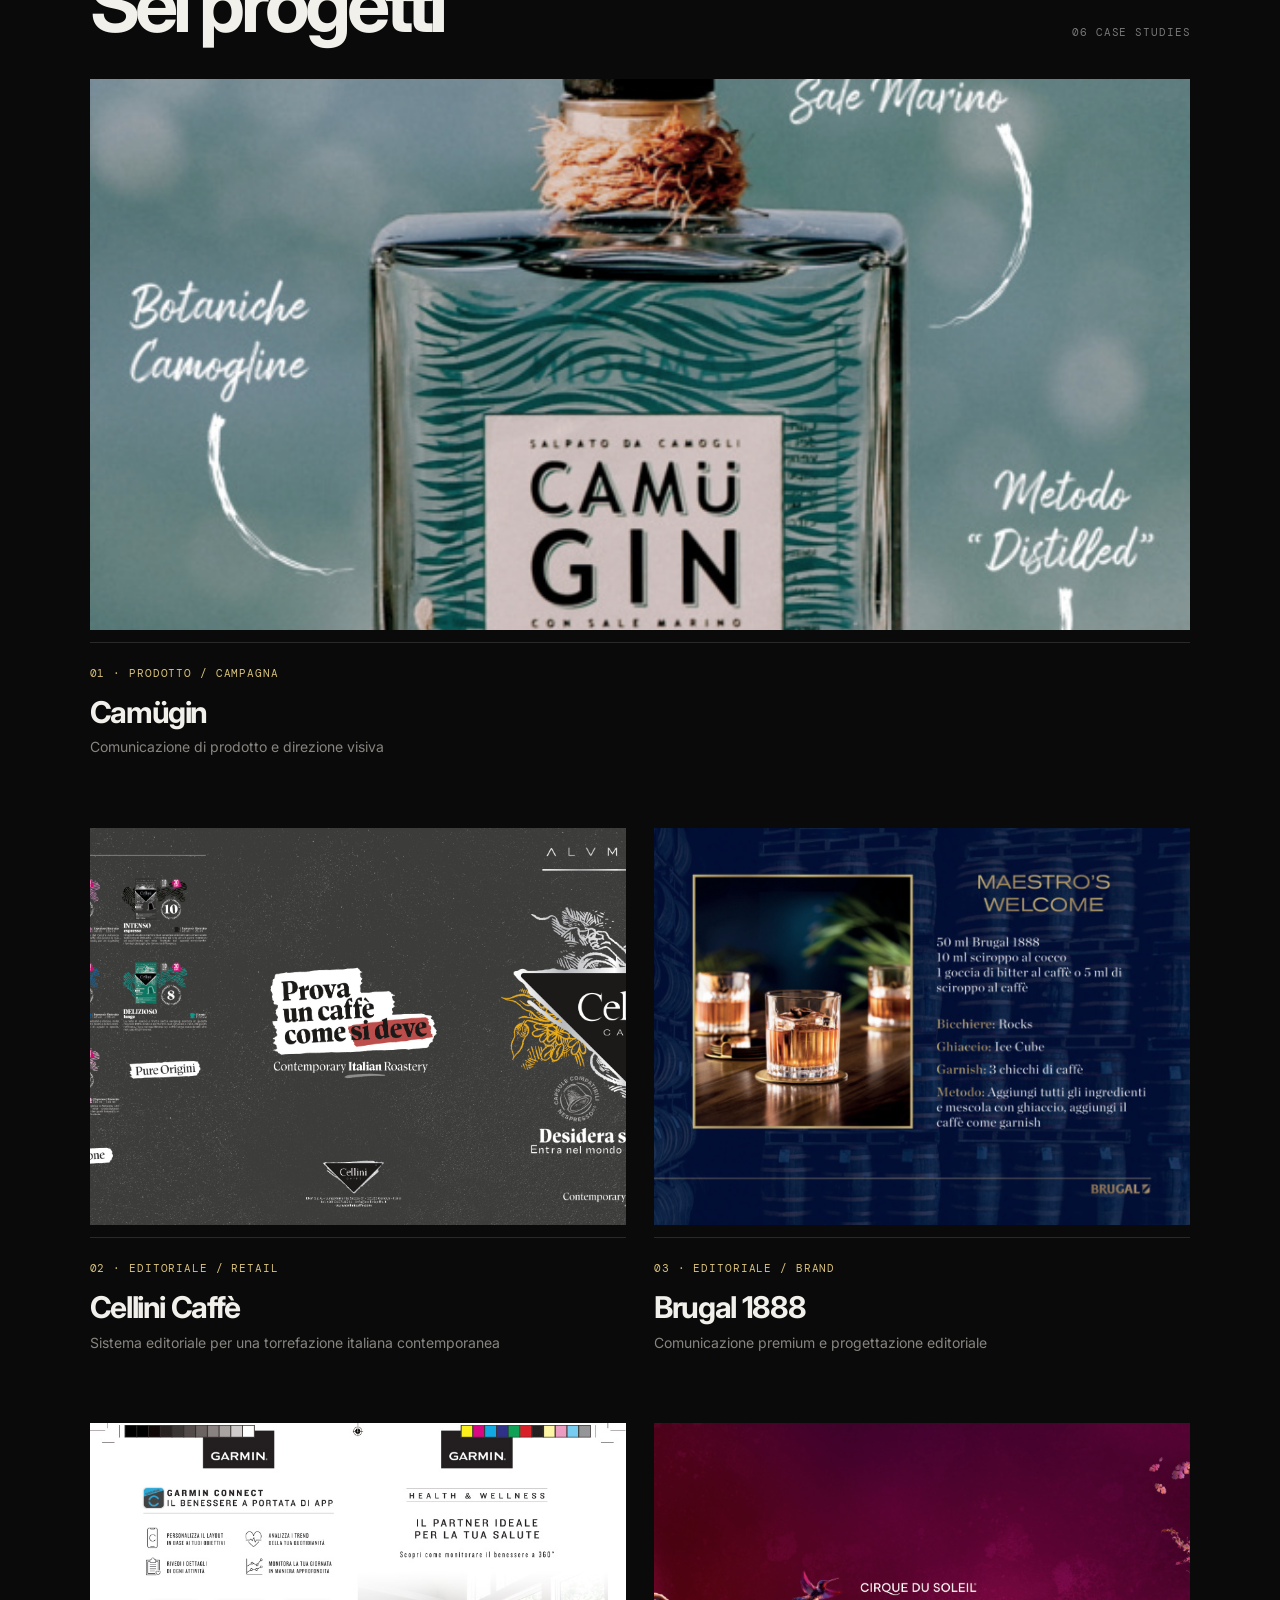
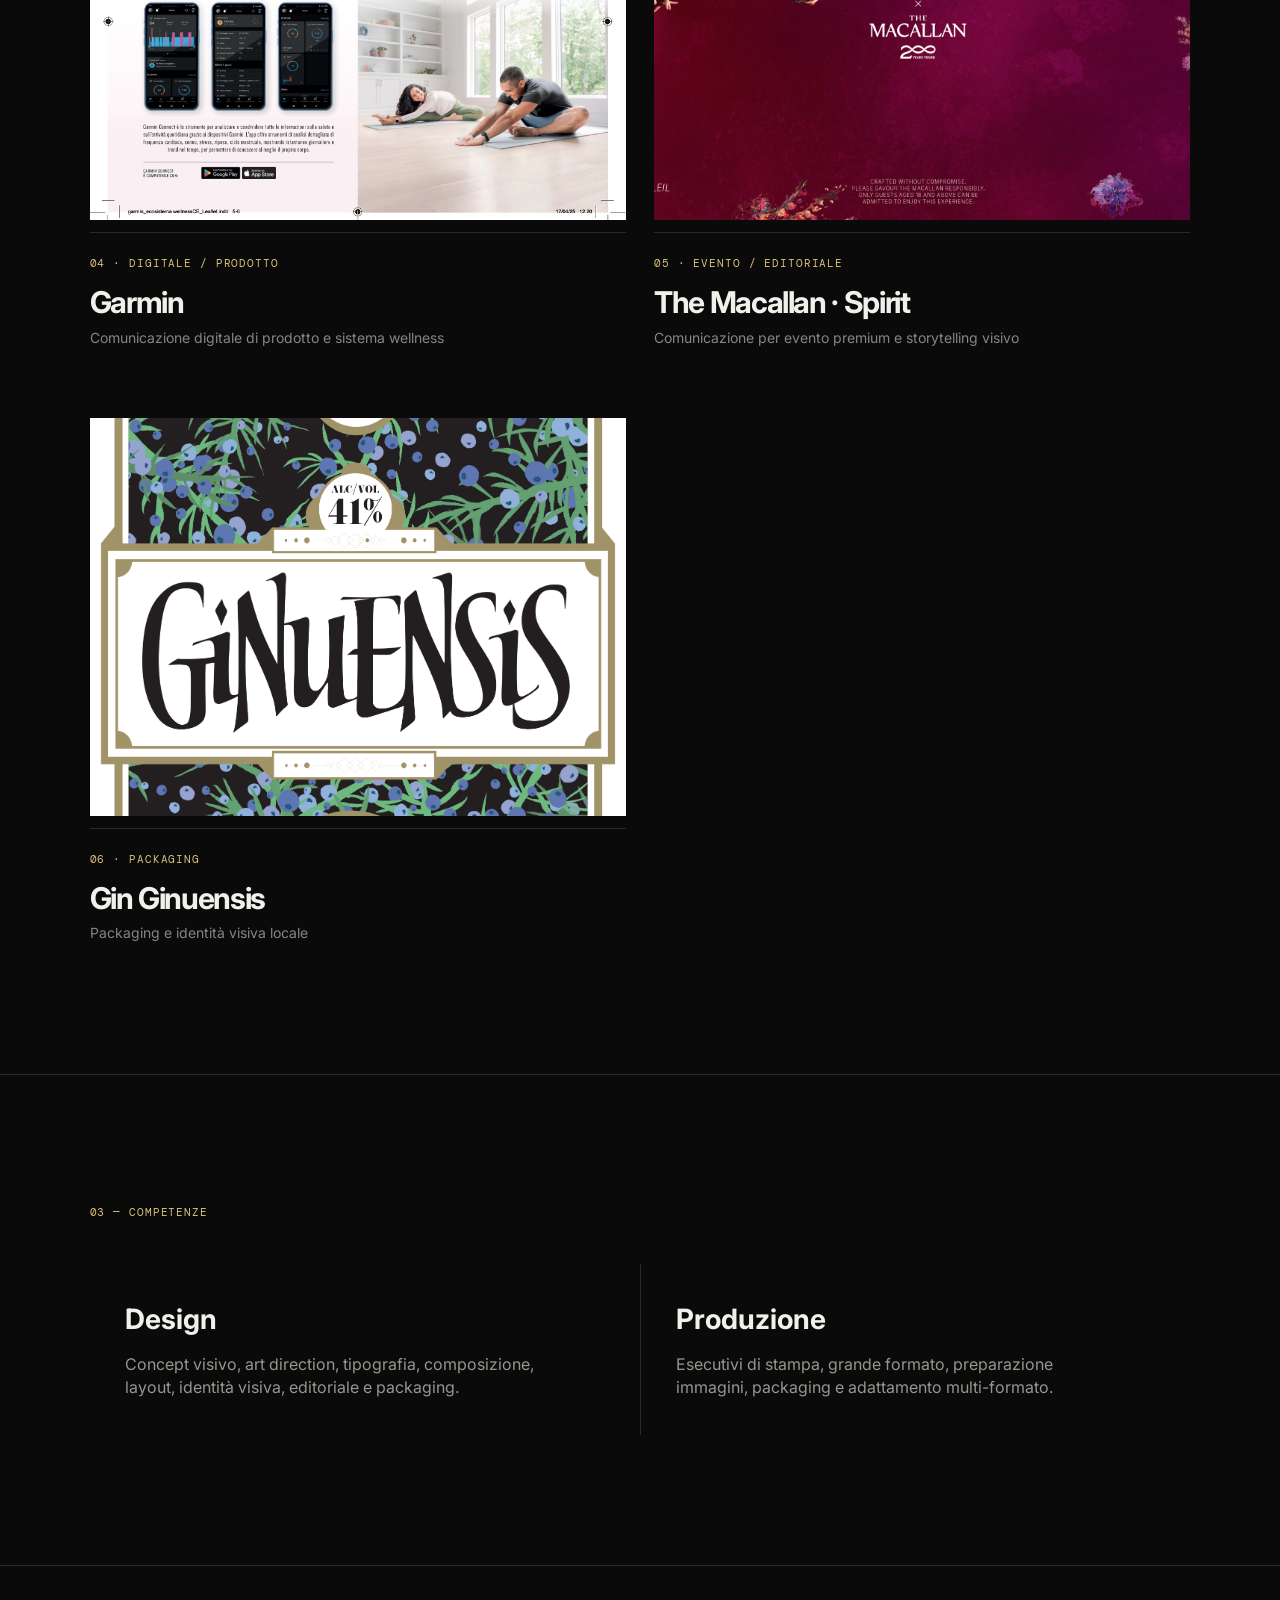
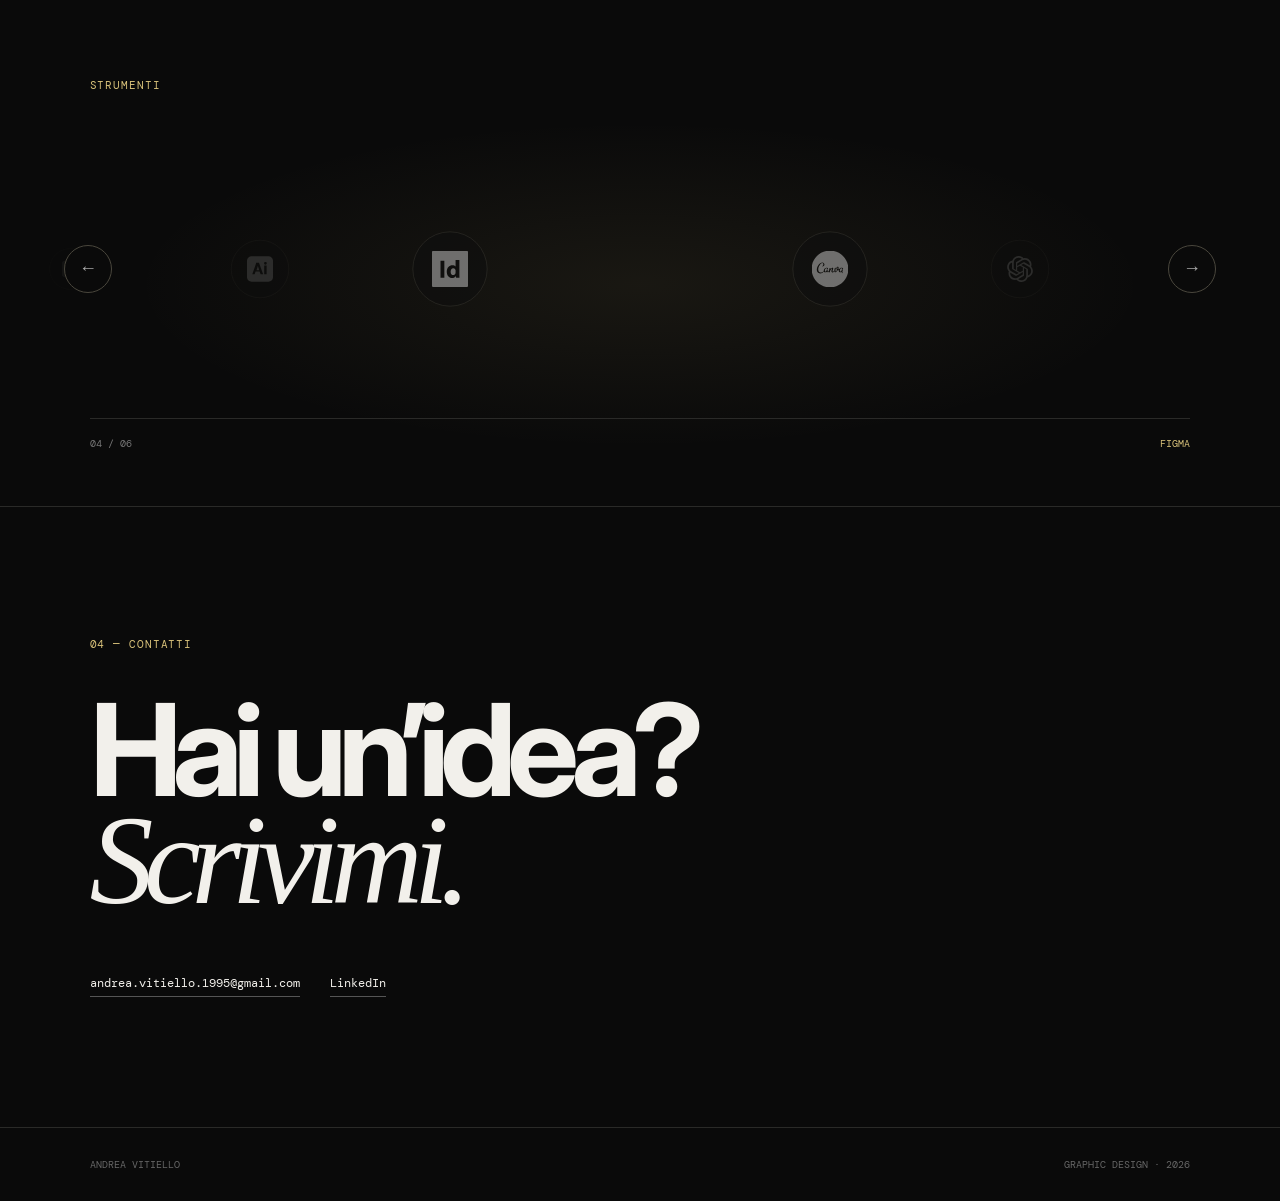
==== commit d5e32f47: "Use uploaded tool icons in carousel" ====
--- a/index.html
+++ b/index.html
@@ -7,7 +7,7 @@
 <meta name="theme-color" content="#0a0a0a">
 <link rel="preconnect" href="https://fonts.googleapis.com"><link rel="preconnect" href="https://fonts.gstatic.com" crossorigin>
 <link href="https://fonts.googleapis.com/css2?family=DM+Mono:wght@400;500&family=Inter:wght@400;500;600;700&display=swap" rel="stylesheet">
-<link rel="stylesheet" href="andrea-portfolio/assets/css/style.css?v=carousel-20260917b">
+<link rel="stylesheet" href="andrea-portfolio/assets/css/style.css?v=tools-icons-20260919">
 </head>
 <body>
 <header class="nav" id="site-nav"><a class="brand" href="#top">AV<span>.</span></a><button class="menu" id="menu" aria-label="Apri menu">☰</button><nav><a href="#work">Progetti</a><a href="#about">Profilo</a><a href="#contact">Contatti</a></nav></header>
@@ -29,12 +29,12 @@
     <button class="tools-arrow tools-prev" type="button" aria-label="Strumento precedente">←</button>
     <div class="tools-viewport" id="tools-viewport">
       <div class="tools-track" id="tools-track">
-        <button class="tool-slide" type="button" data-tool="Photoshop" aria-label="Photoshop"><span class="tool-icon"><span class="brand-mark ps">Ps</span></span></button>
-        <button class="tool-slide" type="button" data-tool="Illustrator" aria-label="Illustrator"><span class="tool-icon"><span class="brand-mark ai">Ai</span></span></button>
-        <button class="tool-slide" type="button" data-tool="InDesign" aria-label="InDesign"><span class="tool-icon"><span class="brand-mark id">Id</span></span></button>
-        <button class="tool-slide" type="button" data-tool="Figma" aria-label="Figma"><span class="tool-icon"><span class="brand-mark figma">F</span></span></button>
-        <button class="tool-slide" type="button" data-tool="Canva" aria-label="Canva"><span class="tool-icon"><span class="brand-mark canva">C</span></span></button>
-        <button class="tool-slide" type="button" data-tool="IA generativa" aria-label="IA generativa"><span class="tool-icon"><span class="brand-mark openai">✦</span></span></button>
+        <button class="tool-slide" type="button" data-tool="Photoshop" aria-label="Photoshop"><span class="tool-icon"><img src="andrea-portfolio/assets/images/tools/photoshop.svg" alt=""></span></button>
+        <button class="tool-slide" type="button" data-tool="Illustrator" aria-label="Illustrator"><span class="tool-icon"><img src="andrea-portfolio/assets/images/tools/illustrator.svg" alt=""></span></button>
+        <button class="tool-slide" type="button" data-tool="InDesign" aria-label="InDesign"><span class="tool-icon"><img src="andrea-portfolio/assets/images/tools/indesign.svg" alt=""></span></button>
+        <button class="tool-slide" type="button" data-tool="Figma" aria-label="Figma"><span class="tool-icon"><img src="andrea-portfolio/assets/images/tools/figma.svg" alt=""></span></button>
+        <button class="tool-slide" type="button" data-tool="Canva" aria-label="Canva"><span class="tool-icon"><img src="andrea-portfolio/assets/images/tools/canva.svg" alt=""></span></button>
+        <button class="tool-slide" type="button" data-tool="ChatGPT" aria-label="ChatGPT"><span class="tool-icon"><img src="andrea-portfolio/assets/images/tools/chatgpt.svg" alt=""></span></button>
       </div>
     </div>
     <button class="tools-arrow tools-next" type="button" aria-label="Strumento successivo">→</button>
@@ -61,5 +61,5 @@
     <div class="modal-hint">TAP / CLICK PER TORNARE AL PORTFOLIO · SWIPE O FRECCE PER SCORRERE</div>
   </div>
 </div>
-<script src="andrea-portfolio/assets/js/main.js?v=carousel-20260917b"></script>
+<script src="andrea-portfolio/assets/js/main.js?v=tools-icons-20260919"></script>
 </body></html>
--- a/andrea-portfolio/assets/css/style.css
+++ b/andrea-portfolio/assets/css/style.css
@@ -186,3 +186,85 @@
 .tool-slide[data-position="near"] .brand-mark{opacity:.72}
 .tool-slide[data-position="mid"] .brand-mark{opacity:.45}
 .tool-slide[data-position="far"] .brand-mark{opacity:.22}
+
+/* Final tool carousel fix */
+.tools-showcase .tools-slider{position:relative;height:286px;min-height:286px;display:block}
+.tools-showcase .tools-viewport{position:relative;width:100%;height:100%;overflow:hidden;padding:0;touch-action:pan-y}
+.tools-showcase .tools-track{position:relative;width:100%;height:100%;display:block}
+.tools-showcase .tool-slide{
+  position:absolute;
+  top:50%;
+  left:50%;
+  width:190px;
+  min-width:190px;
+  height:220px;
+  margin:0;
+  padding:0;
+  border:0;
+  background:transparent;
+  color:var(--fg);
+  transform:translate(-50%,-50%) translateX(var(--tool-offset,0px)) scale(.44);
+  transform-origin:center;
+  opacity:.16;
+  filter:blur(.35px);
+  cursor:pointer;
+  pointer-events:auto;
+  z-index:1;
+  transition:transform .58s cubic-bezier(.22,.61,.36,1),opacity .45s ease,filter .45s ease;
+}
+.tools-showcase .tool-slide[data-position="mid"]{transform:translate(-50%,-50%) translateX(var(--tool-offset,0px)) scale(.62);opacity:.30;filter:none}
+.tools-showcase .tool-slide[data-position="near"]{transform:translate(-50%,-50%) translateX(var(--tool-offset,0px)) scale(.80);opacity:.62;filter:none}
+.tools-showcase .tool-slide.active{
+  transform:translate(-50%,-50%) translateX(var(--tool-offset,0px)) scale(1);
+  opacity:1;
+  filter:none;
+  z-index:3;
+}
+.tools-showcase .tool-slide .tool-icon{
+  width:94px;height:94px;
+  border:1px solid #383731;
+  border-radius:50%;
+  display:grid;
+  place-items:center;
+  margin:auto;
+  background:#10100f;
+  color:#fff;
+  transition:width .58s cubic-bezier(.22,.61,.36,1),height .58s cubic-bezier(.22,.61,.36,1),border-color .4s,box-shadow .4s;
+}
+.tools-showcase .tool-slide.active .tool-icon{
+  width:150px;height:150px;
+  border-color:var(--accent);
+  background:radial-gradient(circle at 35% 28%,rgba(216,193,122,.15),transparent 58%),#11110f;
+  box-shadow:0 0 0 9px rgba(216,193,122,.045),0 18px 60px rgba(216,193,122,.16);
+}
+.tools-showcase .brand-mark{
+  display:grid;place-items:center;
+  color:#fff;
+  font-family:Inter,Arial,sans-serif;
+  font-weight:700;
+  line-height:1;
+  letter-spacing:-.07em;
+  transform:scale(.88);
+  transition:transform .45s,opacity .45s;
+}
+.tools-showcase .brand-mark.ps,.tools-showcase .brand-mark.ai,.tools-showcase .brand-mark.id{font-size:27px}
+.tools-showcase .brand-mark.figma{font-size:45px}
+.tools-showcase .brand-mark.canva{font-size:39px}
+.tools-showcase .brand-mark.openai{font-size:31px;letter-spacing:0}
+.tools-showcase .tool-slide[data-position="near"] .brand-mark{opacity:.72}
+.tools-showcase .tool-slide[data-position="mid"] .brand-mark{opacity:.46}
+.tools-showcase .tool-slide[data-position="far"] .brand-mark{opacity:.24}
+.tools-showcase .tool-slide.active .brand-mark{transform:scale(.78);opacity:1}
+.tools-showcase .tools-arrow{z-index:10;pointer-events:auto}
+.tools-showcase .tool-slide:focus-visible{outline:1px solid var(--accent);outline-offset:-4px}
+@media(max-width:800px){
+  .tools-showcase .tools-slider{height:215px;min-height:215px}
+  .tools-showcase .tool-slide{width:132px;min-width:132px;height:175px}
+  .tools-showcase .tool-slide .tool-icon{width:68px;height:68px}
+  .tools-showcase .tool-slide.active .tool-icon{width:112px;height:112px}
+  .tools-showcase .tools-arrow{display:none}
+  .tools-showcase .brand-mark.ps,.tools-showcase .brand-mark.ai,.tools-showcase .brand-mark.id{font-size:20px}
+  .tools-showcase .brand-mark.figma{font-size:32px}
+  .tools-showcase .brand-mark.canva{font-size:29px}
+  .tools-showcase .brand-mark.openai{font-size:24px}
+}
